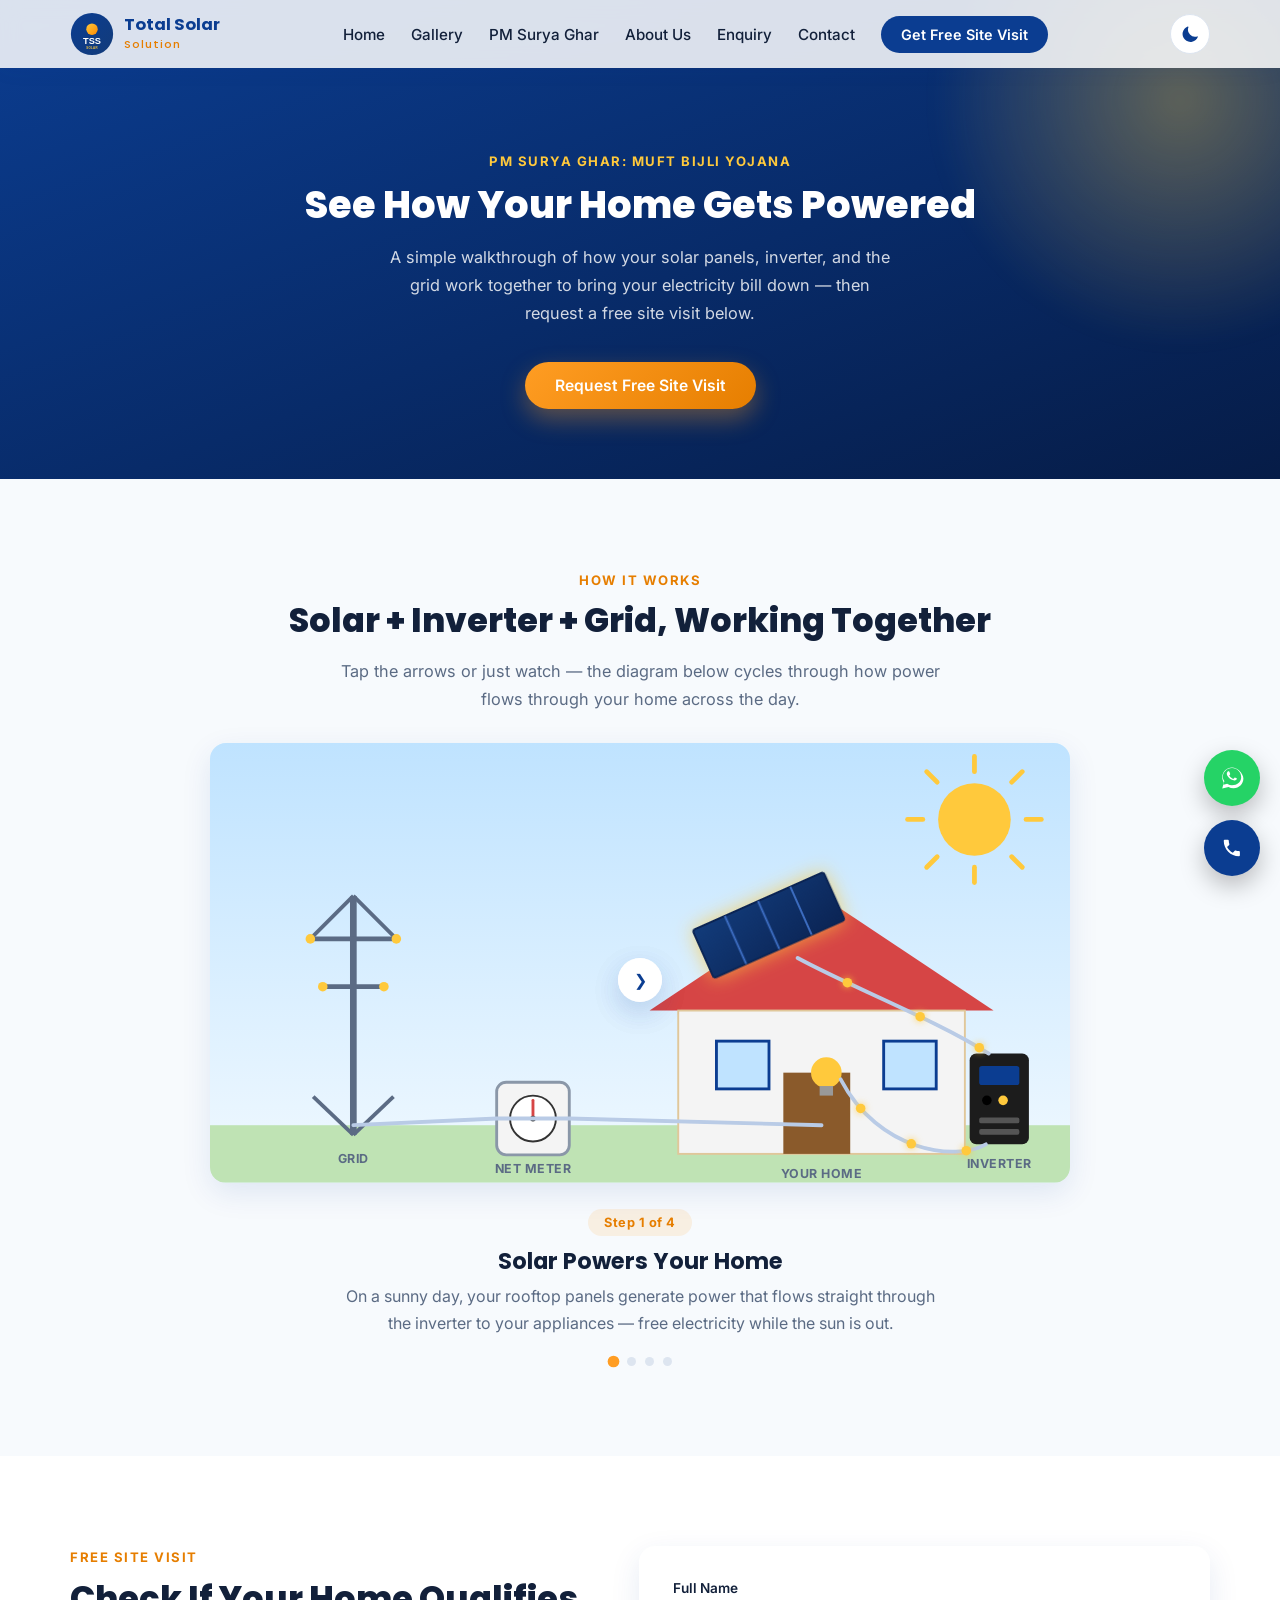
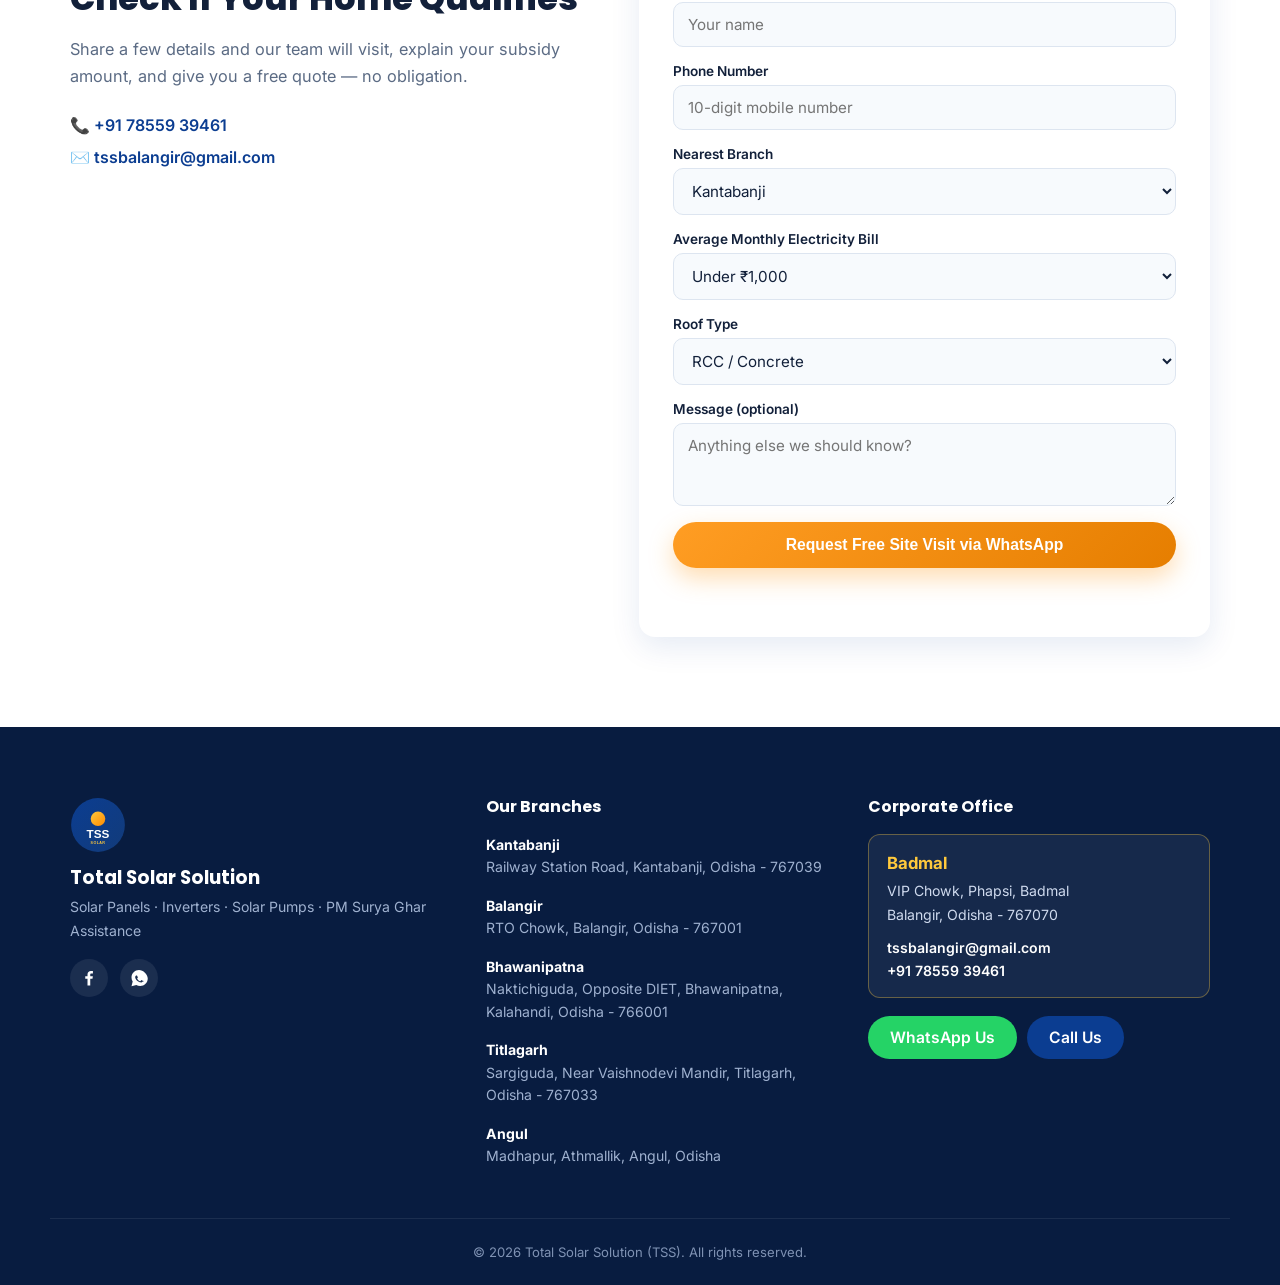
==== pm-surya-ghar.html @ 4fa4f5e7 "Initial commit: Total Solar Solution (TSS) landing page - Home page: hero, gallery, PM Surya Ghar te" ====
<!DOCTYPE html>
<html lang="en">
<head>
<meta charset="UTF-8">
<meta name="viewport" content="width=device-width, initial-scale=1.0">
<title>How PM Surya Ghar Yojana Works | Total Solar Solution (TSS)</title>
<meta name="description" content="See how rooftop solar, your inverter, and the grid work together under PM Surya Ghar Yojana net metering — then request a free site visit from Total Solar Solution.">
<link rel="icon" href="images/logo.svg" type="image/svg+xml">
<link rel="preconnect" href="https://fonts.googleapis.com">
<link href="https://fonts.googleapis.com/css2?family=Poppins:wght@400;500;600;700;800&family=Inter:wght@400;500;600&display=swap" rel="stylesheet">
<link rel="stylesheet" href="css/style.css">
<link rel="stylesheet" href="css/pm-suryaghar.css">
</head>
<body>

<!-- Preloader -->
<div id="preloader"><div class="sun-loader"></div></div>

<!-- Floating action buttons -->
<div class="fab-stack">
  <a href="https://wa.me/917855939461" class="fab fab-whatsapp" target="_blank" rel="noopener" aria-label="Chat on WhatsApp">
    <svg viewBox="0 0 32 32" width="26" height="26"><path fill="#fff" d="M16 3C9.4 3 4 8.4 4 15c0 2.4.7 4.6 1.9 6.5L4 29l7.7-1.8c1.8 1 3.9 1.5 6.3 1.5 6.6 0 12-5.4 12-12S22.6 3 16 3zm0 21.8c-2 0-3.9-.5-5.5-1.5l-.4-.2-4.6 1.1 1.1-4.5-.3-.4C5.3 17.7 4.7 16 4.7 15 4.7 8.8 9.8 3.7 16 3.7S27.3 8.8 27.3 15 22.2 24.8 16 24.8zm6-8.3c-.3-.2-1.9-1-2.2-1.1-.3-.1-.5-.2-.7.2-.2.3-.8 1.1-1 1.3-.2.2-.4.2-.7.1-.3-.2-1.4-.5-2.7-1.6-1-.9-1.7-2-1.9-2.3-.2-.3 0-.5.1-.7.1-.1.3-.4.5-.5.2-.2.2-.3.3-.5.1-.2 0-.4 0-.6 0-.2-.7-1.8-1-2.4-.3-.6-.5-.6-.7-.6h-.6c-.2 0-.5.1-.8.4-.3.3-1 1-1 2.5s1.1 2.9 1.2 3.1c.1.2 2.1 3.3 5.2 4.5.7.3 1.3.5 1.7.6.7.2 1.4.2 1.9.1.6-.1 1.9-.8 2.1-1.5.3-.7.3-1.3.2-1.5-.1-.1-.3-.2-.6-.4z"/></svg>
  </a>
  <a href="tel:+917855939461" class="fab fab-call" aria-label="Call us">
    <svg viewBox="0 0 24 24" width="22" height="22"><path fill="#fff" d="M6.6 10.8c1.4 2.7 3.6 4.9 6.3 6.3l2.1-2.1c.3-.3.7-.4 1-.2 1.1.4 2.3.6 3.6.6.6 0 1 .4 1 1V20c0 .6-.4 1-1 1C10.6 21 3 13.4 3 4c0-.6.4-1 1-1h3.5c.6 0 1 .4 1 1 0 1.3.2 2.5.6 3.6.1.3 0 .7-.2 1l-2.3 2.2z"/></svg>
  </a>
</div>

<!-- ===== NAVBAR ===== -->
<header class="navbar" id="navbar">
  <div class="container nav-inner">
    <a href="index.html#home" class="brand">
      <img src="images/logo.svg" alt="Total Solar Solution logo" class="brand-logo">
      <span class="brand-text">Total Solar<br><small>Solution</small></span>
    </a>
    <nav class="nav-links" id="navLinks">
      <a href="index.html#home" class="nav-link">Home</a>
      <a href="index.html#gallery" class="nav-link">Gallery</a>
      <a href="pm-surya-ghar.html" class="nav-link active">PM Surya Ghar</a>
      <a href="index.html#about" class="nav-link">About Us</a>
      <a href="index.html#enquiry" class="nav-link">Enquiry</a>
      <a href="index.html#footer" class="nav-link">Contact</a>
      <a href="#leadForm" class="nav-cta">Get Free Site Visit</a>
    </nav>
    <div class="nav-actions">
      <button class="theme-toggle" id="themeToggle" aria-label="Toggle dark mode">
        <svg class="icon-moon" viewBox="0 0 24 24" width="20" height="20"><path fill="currentColor" d="M20.7 14.9a8.5 8.5 0 0 1-10.6-11 .6.6 0 0 0-.8-.8 9.5 9.5 0 1 0 12.2 12.2.6.6 0 0 0-.8-.4z"/></svg>
        <svg class="icon-sun" viewBox="0 0 24 24" width="20" height="20"><circle cx="12" cy="12" r="4.5" fill="currentColor"/><g stroke="currentColor" stroke-width="1.8" stroke-linecap="round"><line x1="12" y1="1.5" x2="12" y2="4"/><line x1="12" y1="20" x2="12" y2="22.5"/><line x1="1.5" y1="12" x2="4" y2="12"/><line x1="20" y1="12" x2="22.5" y2="12"/><line x1="4.2" y1="4.2" x2="5.9" y2="5.9"/><line x1="18.1" y1="18.1" x2="19.8" y2="19.8"/><line x1="4.2" y1="19.8" x2="5.9" y2="18.1"/><line x1="18.1" y1="5.9" x2="19.8" y2="4.2"/></g></svg>
      </button>
      <button class="hamburger" id="hamburger" aria-label="Toggle menu">
        <span></span><span></span><span></span>
      </button>
    </div>
  </div>
</header>

<!-- ===== PAGE HERO ===== -->
<section class="scheme-hero">
  <div class="hero-bg-glow"></div>
  <div class="container" data-reveal>
    <p class="eyebrow eyebrow-light">PM Surya Ghar: Muft Bijli Yojana</p>
    <h1>See How Your Home Gets Powered</h1>
    <p class="section-sub-light">A simple walkthrough of how your solar panels, inverter, and the grid work together to bring your electricity bill down — then request a free site visit below.</p>
    <a href="#leadForm" class="btn btn-primary">Request Free Site Visit</a>
  </div>
</section>

<!-- ===== ANIMATED EXPLAINER ===== -->
<section class="scheme-animation-section" id="schemeAnimation">
  <div class="container">
    <p class="eyebrow" data-reveal>How It Works</p>
    <h2 data-reveal>Solar + Inverter + Grid, Working Together</h2>
    <p class="section-sub" data-reveal>Tap the arrows or just watch — the diagram below cycles through how power flows through your home across the day.</p>
  </div>

  <div class="scheme-anim-wrap" data-reveal>
    <div class="scheme-anim" id="schemeAnim" data-phase="1">
      <svg viewBox="0 0 900 460" class="scheme-svg" aria-hidden="true" xmlns="http://www.w3.org/2000/svg">
        <defs>
          <linearGradient id="skyDay" x1="0" y1="0" x2="0" y2="1">
            <stop offset="0%" stop-color="#BFE3FF"/>
            <stop offset="100%" stop-color="#EAF6FF"/>
          </linearGradient>
          <linearGradient id="skyNight" x1="0" y1="0" x2="0" y2="1">
            <stop offset="0%" stop-color="#0B1A3A"/>
            <stop offset="100%" stop-color="#132A5C"/>
          </linearGradient>
          <linearGradient id="panelGrad" x1="0" y1="0" x2="1" y2="1">
            <stop offset="0%" stop-color="#123B7A"/>
            <stop offset="100%" stop-color="#0B2454"/>
          </linearGradient>
        </defs>

        <!-- Sky -->
        <rect class="sky-day" x="0" y="0" width="900" height="400" fill="url(#skyDay)"/>
        <rect class="sky-night" x="0" y="0" width="900" height="400" fill="url(#skyNight)"/>

        <!-- Stars (night only) -->
        <g class="stars">
          <circle cx="60" cy="60" r="2"/><circle cx="120" cy="110" r="1.6"/><circle cx="230" cy="50" r="2"/>
          <circle cx="330" cy="90" r="1.6"/><circle cx="40" cy="150" r="1.6"/><circle cx="260" cy="140" r="1.6"/>
          <circle cx="640" cy="60" r="1.6"/><circle cx="600" cy="120" r="2"/>
        </g>

        <!-- Sun -->
        <g class="sun-group">
          <circle cx="800" cy="80" r="38" fill="#FFC93C"/>
          <g stroke="#FFC93C" stroke-width="5" stroke-linecap="round">
            <line x1="800" y1="14" x2="800" y2="30"/>
            <line x1="800" y1="130" x2="800" y2="146"/>
            <line x1="730" y1="80" x2="746" y2="80"/>
            <line x1="854" y1="80" x2="870" y2="80"/>
            <line x1="750" y1="30" x2="761" y2="41"/>
            <line x1="850" y1="130" x2="839" y2="119"/>
            <line x1="850" y1="30" x2="839" y2="41"/>
            <line x1="750" y1="130" x2="761" y2="119"/>
          </g>
        </g>

        <!-- Moon -->
        <g class="moon-group">
          <circle cx="800" cy="80" r="30" fill="#F4F1E8"/>
          <circle cx="812" cy="70" r="26" fill="url(#skyNight)"/>
        </g>

        <!-- Ground -->
        <rect x="0" y="400" width="900" height="60" fill="#BFE3B4" class="ground-day"/>
        <rect x="0" y="400" width="900" height="60" fill="#0A1830" class="ground-night"/>

        <!-- Grid pylon -->
        <g class="grid-pylon">
          <line x1="150" y1="410" x2="150" y2="160" stroke="#5B6B84" stroke-width="7"/>
          <line x1="105" y1="205" x2="195" y2="205" stroke="#5B6B84" stroke-width="5"/>
          <line x1="118" y1="255" x2="182" y2="255" stroke="#5B6B84" stroke-width="5"/>
          <line x1="150" y1="160" x2="105" y2="205" stroke="#5B6B84" stroke-width="4"/>
          <line x1="150" y1="160" x2="195" y2="205" stroke="#5B6B84" stroke-width="4"/>
          <line x1="150" y1="410" x2="108" y2="370" stroke="#5B6B84" stroke-width="4"/>
          <line x1="150" y1="410" x2="192" y2="370" stroke="#5B6B84" stroke-width="4"/>
          <circle cx="105" cy="205" r="5" fill="#FFC93C"/>
          <circle cx="195" cy="205" r="5" fill="#FFC93C"/>
          <circle cx="118" cy="255" r="5" fill="#FFC93C"/>
          <circle cx="182" cy="255" r="5" fill="#FFC93C"/>
          <text x="150" y="440" text-anchor="middle" class="node-label">GRID</text>
        </g>

        <!-- Net meter -->
        <g class="meter-box">
          <rect x="300" y="355" width="76" height="76" rx="10" fill="#F4F4F4" stroke="#8A97A8" stroke-width="3"/>
          <circle cx="338" cy="393" r="24" fill="#fff" stroke="#333" stroke-width="2"/>
          <line class="meter-needle" x1="338" y1="393" x2="338" y2="374" stroke="#D64545" stroke-width="3" stroke-linecap="round"/>
          <circle cx="338" cy="393" r="3" fill="#333"/>
          <text x="338" y="450" text-anchor="middle" class="node-label">NET METER</text>
          <text x="338" y="345" text-anchor="middle" class="meter-badge meter-badge-export">◀ Exporting to grid</text>
          <text x="338" y="345" text-anchor="middle" class="meter-badge meter-badge-import">Importing from grid ▶</text>
        </g>

        <!-- House -->
        <g class="house">
          <polygon points="460,280 640,160 820,280" fill="#D64545" class="roof"/>
          <rect x="490" y="280" width="300" height="150" fill="#F4F4F4" stroke="#E0C79A" stroke-width="2" class="house-wall"/>
          <rect x="600" y="345" width="70" height="85" fill="#8A5A2B"/>
          <rect x="530" y="312" width="55" height="50" fill="#BFE3FF" stroke="#0B3D91" stroke-width="3"/>
          <rect x="705" y="312" width="55" height="50" fill="#BFE3FF" stroke="#0B3D91" stroke-width="3"/>
          <text x="640" y="455" text-anchor="middle" class="node-label">YOUR HOME</text>
        </g>

        <!-- Load / appliance icon inside house -->
        <g class="load-icon" transform="translate(645,345)">
          <circle r="16" fill="#FFC93C" class="load-bulb"/>
          <rect x="-7" y="14" width="14" height="10" fill="#999"/>
        </g>

        <!-- Solar panel on roof -->
        <g class="solar-unit" transform="translate(505,196) rotate(-24)">
          <rect x="0" y="0" width="150" height="55" rx="3" fill="url(#panelGrad)" stroke="#0B2454" stroke-width="2"/>
          <line x1="37" y1="0" x2="37" y2="55" stroke="#3E6FC4" stroke-width="2"/>
          <line x1="75" y1="0" x2="75" y2="55" stroke="#3E6FC4" stroke-width="2"/>
          <line x1="112" y1="0" x2="112" y2="55" stroke="#3E6FC4" stroke-width="2"/>
        </g>

        <!-- Inverter -->
        <g class="inverter-box">
          <rect x="795" y="325" width="62" height="95" rx="7" fill="#1C1C1C"/>
          <rect x="805" y="338" width="42" height="20" rx="3" fill="#0B3D91"/>
          <circle cx="813" cy="374" r="5" class="inverter-led"/>
          <circle cx="830" cy="374" r="5" fill="#FFC93C"/>
          <rect x="805" y="392" width="42" height="6" rx="2" fill="#555"/>
          <rect x="805" y="404" width="42" height="6" rx="2" fill="#555"/>
          <text x="826" y="445" text-anchor="middle" class="node-label">INVERTER</text>
        </g>

        <!-- Wire base lines (always visible, dim) -->
        <path class="wire-line" d="M615,225 C670,255 760,290 815,325"/>
        <path class="wire-line" d="M812,420 C780,438 700,428 660,352"/>
        <path class="wire-line" d="M150,400 L300,393 L376,393 L640,400"/>

        <!-- Animated dots: solar -> inverter -->
        <g class="dots dots-solar-inverter">
          <circle r="5" class="dot"><animateMotion dur="1.6s" repeatCount="indefinite" path="M615,225 C670,255 760,290 815,325"/></circle>
          <circle r="5" class="dot"><animateMotion dur="1.6s" repeatCount="indefinite" begin="0.5s" path="M615,225 C670,255 760,290 815,325"/></circle>
          <circle r="5" class="dot"><animateMotion dur="1.6s" repeatCount="indefinite" begin="1s" path="M615,225 C670,255 760,290 815,325"/></circle>
        </g>

        <!-- Animated dots: inverter -> house load -->
        <g class="dots dots-inverter-house">
          <circle r="5" class="dot"><animateMotion dur="1.4s" repeatCount="indefinite" path="M812,420 C780,438 700,428 660,352"/></circle>
          <circle r="5" class="dot"><animateMotion dur="1.4s" repeatCount="indefinite" begin="0.45s" path="M812,420 C780,438 700,428 660,352"/></circle>
          <circle r="5" class="dot"><animateMotion dur="1.4s" repeatCount="indefinite" begin="0.9s" path="M812,420 C780,438 700,428 660,352"/></circle>
        </g>

        <!-- Animated dots: grid -> house (import) -->
        <g class="dots dots-grid-import">
          <circle r="5" class="dot"><animateMotion dur="2s" repeatCount="indefinite" path="M150,400 L300,393 L376,393 L640,400"/></circle>
          <circle r="5" class="dot"><animateMotion dur="2s" repeatCount="indefinite" begin="0.65s" path="M150,400 L300,393 L376,393 L640,400"/></circle>
          <circle r="5" class="dot"><animateMotion dur="2s" repeatCount="indefinite" begin="1.3s" path="M150,400 L300,393 L376,393 L640,400"/></circle>
        </g>

        <!-- Animated dots: house -> grid (export) -->
        <g class="dots dots-grid-export">
          <circle r="5" class="dot dot-export"><animateMotion dur="2s" repeatCount="indefinite" path="M640,400 L376,393 L300,393 L150,400"/></circle>
          <circle r="5" class="dot dot-export"><animateMotion dur="2s" repeatCount="indefinite" begin="0.65s" path="M640,400 L376,393 L300,393 L150,400"/></circle>
          <circle r="5" class="dot dot-export"><animateMotion dur="2s" repeatCount="indefinite" begin="1.3s" path="M640,400 L376,393 L300,393 L150,400"/></circle>
        </g>
      </svg>
    </div>

    <div class="scheme-caption">
      <span class="scheme-phase-tag" id="schemePhaseTag">Step 1 of 4</span>
      <h3 id="schemeTitle">Solar Powers Your Home</h3>
      <p id="schemeDesc">On a sunny day, your rooftop panels generate power that flows straight through the inverter to your appliances — free electricity while the sun is out.</p>
    </div>

    <button class="slide-arrow scheme-prev" id="schemePrev" aria-label="Previous step">&#10094;</button>
    <button class="slide-arrow scheme-next" id="schemeNext" aria-label="Next step">&#10095;</button>
    <div class="slide-dots" id="schemeDots"></div>
  </div>
</section>

<!-- ===== LEAD FORM ===== -->
<section class="enquiry-section lead-section" id="leadForm">
  <div class="container enquiry-inner">
    <div class="enquiry-copy" data-reveal>
      <p class="eyebrow">Free Site Visit</p>
      <h2>Check If Your Home Qualifies</h2>
      <p class="section-sub">Share a few details and our team will visit, explain your subsidy amount, and give you a free quote — no obligation.</p>
      <div class="quick-contact">
        <a href="tel:+917855939461" class="quick-contact-item">📞 +91 78559 39461</a>
        <a href="mailto:tssbalangir@gmail.com" class="quick-contact-item">✉️ tssbalangir@gmail.com</a>
      </div>
    </div>
    <form class="enquiry-form" data-reveal id="leadFormEl" action="https://formsubmit.co/tssbalangir@gmail.com" method="POST">
      <input type="hidden" name="_subject" value="New PM Surya Ghar Lead - TSS Website">
      <input type="hidden" name="_captcha" value="false">
      <div class="form-row">
        <label>Full Name</label>
        <input type="text" name="Name" required placeholder="Your name">
      </div>
      <div class="form-row">
        <label>Phone Number</label>
        <input type="tel" name="Phone" required placeholder="10-digit mobile number">
      </div>
      <div class="form-row">
        <label>Nearest Branch</label>
        <select name="Branch">
          <option>Kantabanji</option>
          <option>Balangir</option>
          <option>Bhawanipatna</option>
          <option>Titlagarh</option>
          <option>Angul</option>
          <option>Badmal (Head Office)</option>
          <option>Not Sure</option>
        </select>
      </div>
      <div class="form-row">
        <label>Average Monthly Electricity Bill</label>
        <select name="Monthly Bill">
          <option>Under ₹1,000</option>
          <option>₹1,000 - ₹3,000</option>
          <option>₹3,000 - ₹6,000</option>
          <option>Above ₹6,000</option>
        </select>
      </div>
      <div class="form-row">
        <label>Roof Type</label>
        <select name="Roof Type">
          <option>RCC / Concrete</option>
          <option>Tin / Metal Sheet</option>
          <option>Other</option>
        </select>
      </div>
      <div class="form-row">
        <label>Message (optional)</label>
        <textarea name="Message" rows="3" placeholder="Anything else we should know?"></textarea>
      </div>
      <button type="submit" class="btn btn-primary btn-block">Request Free Site Visit via WhatsApp</button>
      <p class="form-status" id="leadFormStatus"></p>
    </form>
  </div>
</section>

<!-- ===== FOOTER ===== -->
<footer class="footer" id="footer">
  <div class="container footer-grid">
    <div class="footer-brand">
      <img src="images/logo.svg" alt="TSS logo" class="footer-logo">
      <h3>Total Solar Solution</h3>
      <p>Solar Panels &middot; Inverters &middot; Solar Pumps &middot; PM Surya Ghar Assistance</p>
      <div class="footer-social">
        <a href="#" target="_blank" rel="noopener" aria-label="Facebook">
          <svg viewBox="0 0 24 24" width="20" height="20"><path fill="#fff" d="M13.5 21v-8h2.7l.4-3.1h-3.1V8c0-.9.25-1.5 1.55-1.5H16.7V3.7C16.4 3.65 15.4 3.55 14.25 3.55c-2.4 0-4.05 1.45-4.05 4.1V9.9H7.5V13h2.7v8h3.3z"/></svg>
        </a>
        <a href="https://wa.me/917855939461" target="_blank" rel="noopener" aria-label="WhatsApp">
          <svg viewBox="0 0 32 32" width="20" height="20"><path fill="#fff" d="M16 3C9.4 3 4 8.4 4 15c0 2.4.7 4.6 1.9 6.5L4 29l7.7-1.8c1.8 1 3.9 1.5 6.3 1.5 6.6 0 12-5.4 12-12S22.6 3 16 3zm6 18.5c-.3.7-1.6 1.4-2.1 1.5-.6.1-1.3.1-1.9-.1-.4-.2-1-.4-1.7-.6-3.1-1.2-5.1-4.3-5.2-4.5-.1-.2-1.2-1.6-1.2-3.1s.7-2.2 1-2.5c.3-.3.6-.4.8-.4h.6c.2 0 .4 0 .7.6.3.6 1 2.2 1 2.4 0 .2.1.4 0 .6-.1.2-.1.3-.3.5-.2.1-.4.4-.5.5-.1.2-.3.4-.1.7.2.3.9 1.4 1.9 2.3 1.3 1.1 2.4 1.4 2.7 1.6.3.1.5.1.7-.1.2-.2.8-1 1-1.3.2-.4.4-.3.7-.2.3.1 1.9.9 2.2 1.1.3.1.5.2.6.3.1.2.1.9-.2 1.6z"/></svg>
        </a>
      </div>
    </div>

    <div class="footer-addresses">
      <h4>Our Branches</h4>
      <ul class="address-list">
        <li><strong>Kantabanji</strong><br>Railway Station Road, Kantabanji, Odisha - 767039</li>
        <li><strong>Balangir</strong><br>RTO Chowk, Balangir, Odisha - 767001</li>
        <li><strong>Bhawanipatna</strong><br>Naktichiguda, Opposite DIET, Bhawanipatna, Kalahandi, Odisha - 766001</li>
        <li><strong>Titlagarh</strong><br>Sargiguda, Near Vaishnodevi Mandir, Titlagarh, Odisha - 767033</li>
        <li><strong>Angul</strong><br>Madhapur, Athmallik, Angul, Odisha</li>
      </ul>
    </div>

    <div class="footer-hq">
      <h4>Corporate Office</h4>
      <div class="hq-card">
        <strong>Badmal</strong>
        <p>VIP Chowk, Phapsi, Badmal<br>Balangir, Odisha - 767070</p>
        <a href="mailto:tssbalangir@gmail.com">tssbalangir@gmail.com</a>
        <a href="tel:+917855939461">+91 78559 39461</a>
      </div>
      <div class="footer-btn-row">
        <a href="https://wa.me/917855939461" class="btn btn-whatsapp" target="_blank" rel="noopener">WhatsApp Us</a>
        <a href="tel:+917855939461" class="btn btn-call">Call Us</a>
      </div>
    </div>
  </div>
  <div class="footer-bottom">
    <p>&copy; <span id="year"></span> Total Solar Solution (TSS). All rights reserved.</p>
  </div>
</footer>

<script src="js/script.js"></script>
<script src="js/pm-suryaghar.js"></script>
</body>
</html>
---- css/style.css ----
/* ===================== TSS Landing Page Styles ===================== */
:root{
  --navy:#0B3D91;
  --navy-dark:#082B69;
  --orange:#FF9D23;
  --orange-dark:#E67E00;
  --yellow:#FFC93C;
  --green:#2FAE60;
  --bg-light:#F7FAFD;
  --text-dark:#12203A;
  --text-muted:#5B6B84;
  --white:#FFFFFF;
  --card-bg:#FFFFFF;
  --section-alt-bg:#FFFFFF;
  --navbar-bg:rgba(255,255,255,0.85);
  --border-light:#dde5f0;
  --accent-strong:var(--navy);
  --radius:16px;
  --shadow-soft:0 10px 30px rgba(11,61,145,0.10);
  --shadow-strong:0 20px 45px rgba(11,61,145,0.18);
  --font-head:'Poppins', sans-serif;
  --font-body:'Inter', sans-serif;
}

[data-theme="dark"]{
  --bg-light:#0A1420;
  --text-dark:#EAF1FB;
  --text-muted:#93A5C4;
  --card-bg:#101B2C;
  --section-alt-bg:#0D1826;
  --navbar-bg:rgba(8,16,28,0.85);
  --border-light:#233150;
  --accent-strong:#8FB4FF;
  --shadow-soft:0 10px 30px rgba(0,0,0,0.45);
  --shadow-strong:0 20px 45px rgba(0,0,0,0.55);
}

*,*::before,*::after{ box-sizing:border-box; }
html{ scroll-behavior:smooth; }
body{
  margin:0;
  font-family:var(--font-body);
  color:var(--text-dark);
  background:var(--bg-light);
  overflow-x:hidden;
  transition:background-color .4s ease, color .4s ease;
}
img{ max-width:100%; display:block; }
a{ text-decoration:none; color:inherit; }
ul{ margin:0; padding:0; list-style:none; }
h1,h2,h3,h4{ font-family:var(--font-head); margin:0 0 .5em; line-height:1.2; }
p{ margin:0 0 1em; color:var(--text-muted); line-height:1.7; }
.container{ width:100%; max-width:1180px; margin:0 auto; padding:0 20px; }

/* ---------- Preloader ---------- */
#preloader{
  position:fixed; inset:0; background:var(--navy);
  display:flex; align-items:center; justify-content:center;
  z-index:9999; transition:opacity .5s ease, visibility .5s ease;
}
#preloader.hide{ opacity:0; visibility:hidden; }
.sun-loader{
  width:60px; height:60px; border-radius:50%;
  background:conic-gradient(var(--yellow), var(--orange), var(--yellow));
  animation:spin 1s linear infinite;
  position:relative;
}
.sun-loader::after{
  content:''; position:absolute; inset:8px; border-radius:50%; background:var(--navy);
}
@keyframes spin{ to{ transform:rotate(360deg); } }

/* ---------- Buttons ---------- */
.btn{
  display:inline-flex; align-items:center; justify-content:center;
  padding:14px 30px; border-radius:50px; font-weight:600; font-size:0.98rem;
  border:none; cursor:pointer; transition:transform .25s ease, box-shadow .25s ease, background .25s ease;
}
.btn-primary{ background:linear-gradient(135deg, var(--orange), var(--orange-dark)); color:#fff; box-shadow:0 10px 25px rgba(255,157,35,.35); }
.btn-primary:hover{ transform:translateY(-3px); box-shadow:0 16px 30px rgba(255,157,35,.45); }
.btn-ghost{ background:rgba(255,255,255,.12); color:#fff; border:1.5px solid rgba(255,255,255,.6); backdrop-filter:blur(4px); }
.btn-ghost:hover{ background:rgba(255,255,255,.25); transform:translateY(-3px); }
.btn-block{ width:100%; }
.btn-whatsapp{ background:#25D366; color:#fff; padding:12px 22px; border-radius:50px; font-weight:600; }
.btn-call{ background:var(--navy); color:#fff; padding:12px 22px; border-radius:50px; font-weight:600; }

/* ---------- Reveal animation ---------- */
[data-reveal]{ opacity:0; transform:translateY(30px); transition:opacity .8s ease, transform .8s ease; }
[data-reveal].in-view{ opacity:1; transform:translateY(0); }

/* ---------- Floating animations ---------- */
@keyframes floatSlow{ 0%,100%{ transform:translateY(0) rotate(0deg);} 50%{ transform:translateY(-14px) rotate(1deg);} }
@keyframes floatMed{ 0%,100%{ transform:translateY(0);} 50%{ transform:translateY(-20px);} }
@keyframes floatFast{ 0%,100%{ transform:translateY(0) rotate(0deg);} 50%{ transform:translateY(-10px) rotate(-3deg);} }
.float-slow{ animation:floatSlow 6s ease-in-out infinite; }
.float-med{ animation:floatMed 5s ease-in-out infinite; }
.float-fast{ animation:floatFast 4s ease-in-out infinite; }

/* ---------- Navbar ---------- */
.navbar{
  position:fixed; top:0; left:0; right:0; z-index:1000;
  background:var(--navbar-bg); backdrop-filter:blur(10px);
  box-shadow:0 2px 20px rgba(11,61,145,0.06);
  transition:padding .3s ease, box-shadow .3s ease, background-color .4s ease;
}
.navbar.scrolled{ box-shadow:0 6px 24px rgba(11,61,145,.12); }
.nav-inner{ display:flex; align-items:center; justify-content:space-between; padding:12px 20px; }
.brand{ display:flex; align-items:center; gap:10px; }
.brand-logo{ width:44px; height:44px; }
.brand-text{ font-family:var(--font-head); font-weight:700; color:var(--accent-strong); font-size:1.02rem; line-height:1.1; }
.brand-text small{ font-weight:500; color:var(--orange-dark); font-size:.7rem; letter-spacing:1px; }

.nav-links{ display:flex; align-items:center; gap:26px; }
.nav-link{ font-weight:500; color:var(--text-dark); position:relative; padding:6px 0; font-size:.95rem; }
.nav-link::after{ content:''; position:absolute; left:0; bottom:0; width:0; height:2px; background:var(--orange); transition:width .3s ease; }
.nav-link:hover::after, .nav-link.active::after{ width:100%; }
.nav-cta{ background:var(--navy); color:#fff !important; padding:10px 20px; border-radius:50px; font-weight:600; font-size:.9rem; transition:background .3s ease, transform .3s ease; }
.nav-cta:hover{ background:var(--orange-dark); transform:translateY(-2px); }

.nav-actions{ display:flex; align-items:center; gap:10px; }
.theme-toggle{
  display:flex; align-items:center; justify-content:center; width:40px; height:40px;
  border-radius:50%; border:1.5px solid var(--border-light); background:var(--card-bg);
  color:var(--accent-strong); cursor:pointer; transition:transform .3s ease, background-color .4s ease, border-color .4s ease;
}
.theme-toggle:hover{ transform:rotate(20deg) scale(1.08); }
.theme-toggle .icon-sun{ display:none; }
[data-theme="dark"] .theme-toggle .icon-moon{ display:none; }
[data-theme="dark"] .theme-toggle .icon-sun{ display:block; }

.hamburger{ display:none; flex-direction:column; gap:5px; background:none; border:none; cursor:pointer; padding:8px; z-index:1100; }
.hamburger span{ width:26px; height:3px; background:var(--accent-strong); border-radius:2px; transition:all .3s ease; }
.hamburger.open span:nth-child(1){ transform:translateY(8px) rotate(45deg); }
.hamburger.open span:nth-child(2){ opacity:0; }
.hamburger.open span:nth-child(3){ transform:translateY(-8px) rotate(-45deg); }

/* ---------- Hero ---------- */
.hero{
  position:relative; padding:150px 0 90px;
  background:linear-gradient(160deg, var(--navy) 0%, var(--navy-dark) 55%, #061c47 100%);
  overflow:hidden;
}
.hero-bg-glow{
  position:absolute; top:-150px; right:-150px; width:500px; height:500px;
  background:radial-gradient(circle, rgba(255,201,60,.35), transparent 70%);
  filter:blur(10px); pointer-events:none;
}
.hero-inner{ display:grid; grid-template-columns:1.1fr 1fr; align-items:center; gap:40px; position:relative; z-index:2; }
.badge-pill{
  display:inline-block; background:rgba(255,201,60,.15); color:var(--yellow);
  padding:8px 18px; border-radius:50px; font-size:.85rem; font-weight:600; margin-bottom:18px;
  border:1px solid rgba(255,201,60,.4);
}
.hero h1{ color:#fff; font-size:2.6rem; font-weight:800; margin-bottom:20px; }
.text-accent{ color:var(--yellow); }
.hero-sub{ color:rgba(255,255,255,.82); font-size:1.05rem; max-width:520px; }
.hero-cta-row{ display:flex; gap:16px; flex-wrap:wrap; margin:26px 0; }
.city-chip-row{ display:flex; flex-wrap:wrap; gap:10px; margin-top:10px; }
.city-chip{
  background:rgba(255,255,255,.08); color:#fff; padding:7px 14px; border-radius:50px;
  font-size:.8rem; font-weight:500; border:1px solid rgba(255,255,255,.18);
}
.city-chip-main{ background:rgba(255,201,60,.2); border-color:rgba(255,201,60,.5); color:var(--yellow); font-weight:700; }

.hero-visual{ position:relative; display:flex; align-items:center; justify-content:center; min-height:380px; }
.hero-img{ width:100%; max-width:480px; border-radius:20px; box-shadow:var(--shadow-strong); }
.hero-float{ position:absolute; border-radius:14px; box-shadow:0 15px 35px rgba(0,0,0,.35); border:3px solid rgba(255,255,255,.15); }
.hero-float-1{ width:150px; bottom:-10px; left:-30px; }
.hero-float-2{ width:130px; top:-20px; right:-10px; }

.scroll-cue{ position:absolute; bottom:18px; left:50%; transform:translateX(-50%); z-index:2; }
.scroll-cue span{ display:block; width:26px; height:42px; border:2px solid rgba(255,255,255,.5); border-radius:20px; position:relative; }
.scroll-cue span::before{
  content:''; position:absolute; top:6px; left:50%; transform:translateX(-50%);
  width:5px; height:5px; background:var(--yellow); border-radius:50%;
  animation:scrollDot 1.6s ease infinite;
}
@keyframes scrollDot{ 0%{ top:6px; opacity:1;} 80%{ top:24px; opacity:0;} 100%{ top:6px; opacity:0;} }

/* ---------- Section shared ---------- */
section{ padding:90px 0; }
.eyebrow{ color:var(--orange-dark); font-weight:700; letter-spacing:1.5px; text-transform:uppercase; font-size:.82rem; margin-bottom:10px; }
.eyebrow-light{ color:var(--yellow); }
h2{ font-size:2.1rem; font-weight:800; color:var(--text-dark); }
.section-sub{ max-width:640px; font-size:1.02rem; }
.section-sub-light{ color:rgba(255,255,255,.82); max-width:520px; font-size:1.02rem; }

/* ---------- Gallery / slideshow ---------- */
.gallery-section .container{ text-align:center; margin-bottom:40px; }
.gallery-section .section-sub{ margin:0 auto; }
.slideshow{ position:relative; max-width:900px; margin:0 auto; padding:0 20px; }
.slides-track{ position:relative; height:380px; overflow:hidden; border-radius:var(--radius); box-shadow:var(--shadow-soft); background:var(--card-bg); }
.slide{
  position:absolute; inset:0; opacity:0; visibility:hidden; z-index:1;
  transition:opacity .6s ease; background:var(--card-bg);
}
.slide.active{ opacity:1; visibility:visible; z-index:2; }
.slide img{ width:100%; height:380px; object-fit:cover; background:#eef4fb; display:block; }
.slide-caption{
  position:absolute; left:0; right:0; bottom:0; padding:24px;
  background:linear-gradient(0deg, rgba(11,32,84,.88), transparent);
  color:#fff;
}
.slide-caption h3{ color:#fff; margin-bottom:4px; font-size:1.2rem; }
.slide-caption p{ color:rgba(255,255,255,.85); margin:0; font-size:.9rem; }
.slide-arrow{
  position:absolute; top:50%; transform:translateY(-50%); z-index:5;
  background:var(--card-bg); border:none; width:44px; height:44px; border-radius:50%;
  box-shadow:var(--shadow-soft); cursor:pointer; font-size:1rem; color:var(--accent-strong);
  transition:background .3s ease, transform .3s ease;
}
.slide-arrow:hover{ background:var(--orange); color:#fff; }
.slide-prev{ left:-6px; }
.slide-next{ right:-6px; }
.slide-dots{ display:flex; justify-content:center; gap:9px; margin-top:22px; }
.slide-dots span{ width:9px; height:9px; border-radius:50%; background:var(--border-light); cursor:pointer; transition:background .3s ease, transform .3s ease; }
.slide-dots span.active{ background:var(--orange); transform:scale(1.3); }

/* ---------- PM Surya Ghar ---------- */
.suryaghar-section{
  background:linear-gradient(135deg, var(--navy-dark), var(--navy));
  position:relative; overflow:hidden;
}
.suryaghar-inner{ display:grid; grid-template-columns:1fr 1.1fr; gap:50px; align-items:center; }
.suryaghar-visual img{ border-radius:20px; box-shadow:var(--shadow-strong); }
.suryaghar-copy h2{ color:#fff; }
.scheme-points{ margin:22px 0; display:flex; flex-direction:column; gap:14px; }
.scheme-points li{ color:rgba(255,255,255,.88); padding-left:28px; position:relative; font-size:.98rem; line-height:1.6; }
.scheme-points li::before{ content:'⚡'; position:absolute; left:0; top:0; }
.scheme-points strong{ color:var(--yellow); }
.scheme-disclaimer{ font-size:.78rem; color:rgba(255,255,255,.5); margin-top:16px; max-width:520px; }

/* ---------- About / stats / CEO ---------- */
.about-section .container > p, .about-section .container > h2, .about-section .container > .eyebrow{ max-width:640px; }

.about-grid{ display:grid; grid-template-columns:290px 1fr; gap:26px; align-items:stretch; margin:50px 0; }

.stats-grid{ display:grid; grid-template-columns:repeat(4,1fr); gap:20px; max-width:100% !important; }
.about-grid .stats-grid{ grid-template-columns:1fr; gap:16px; }
.stat-card{
  background:var(--card-bg); border-radius:var(--radius); padding:28px 14px; text-align:center;
  box-shadow:var(--shadow-soft); transition:transform .3s ease, box-shadow .3s ease, background-color .4s ease;
}
.about-grid .stat-card{ display:flex; flex-direction:row; align-items:center; justify-content:space-between; text-align:left; padding:18px 22px; }
.stat-card:hover{ transform:translateY(-8px); box-shadow:var(--shadow-strong); }
.stat-num{ display:block; font-family:var(--font-head); font-size:2.1rem; font-weight:800; color:var(--accent-strong); }
.about-grid .stat-num{ font-size:1.7rem; }
.stat-label{ display:block; margin-top:6px; color:var(--text-muted); font-size:.88rem; font-weight:500; }
.about-grid .stat-label{ margin-top:0; text-align:right; }

.ceo-card{
  display:flex; gap:30px; align-items:center; background:var(--card-bg); border-radius:var(--radius);
  padding:36px; box-shadow:var(--shadow-soft); max-width:100% !important; flex-wrap:wrap;
  transition:background-color .4s ease;
}
.about-grid .ceo-card{ height:100%; align-content:center; }
.ceo-photo-wrap{ flex-shrink:0; }
.ceo-photo{
  width:150px; height:150px; border-radius:50%; object-fit:cover;
  border:3px solid var(--orange); box-shadow:var(--shadow-soft);
}
.ceo-photo-placeholder{
  width:150px; height:150px; border-radius:50%; background:linear-gradient(160deg,#eef4fb,#dde9f7);
  display:flex; flex-direction:column; align-items:center; justify-content:center; gap:8px;
  border:3px dashed #b9cbe6; text-align:center;
}
.ceo-photo-placeholder span{ font-size:.62rem; color:#7d8ba3; font-weight:600; padding:0 10px; }
.ceo-info h3{ color:var(--orange-dark); font-size:.95rem; text-transform:uppercase; letter-spacing:1px; margin-bottom:4px; }
.ceo-name{ font-family:var(--font-head); font-size:1.5rem; font-weight:800; color:var(--accent-strong); margin-bottom:10px; }
.ceo-info p:last-child{ margin-bottom:0; }

[data-theme="dark"] .ceo-photo-placeholder{ background:linear-gradient(160deg,#1b2740,#141d30); border-color:#33445f; }
[data-theme="dark"] .ceo-photo-placeholder span{ color:#9fb1cf; }

/* ---------- Enquiry form ---------- */
.enquiry-section{ background:var(--section-alt-bg); transition:background-color .4s ease; }
.enquiry-inner{ display:grid; grid-template-columns:1fr 1.1fr; gap:50px; align-items:flex-start; }
.enquiry-copy .section-sub{ margin-bottom:24px; }
.quick-contact{ display:flex; flex-direction:column; gap:12px; }
.quick-contact-item{ font-weight:600; color:var(--accent-strong); font-size:1rem; }
.enquiry-form{ background:var(--card-bg); border-radius:var(--radius); padding:34px; box-shadow:var(--shadow-soft); display:flex; flex-direction:column; gap:16px; transition:background-color .4s ease; }
.form-row{ display:flex; flex-direction:column; gap:6px; }
.form-row label{ font-weight:600; font-size:.85rem; color:var(--text-dark); }
.form-row input, .form-row select, .form-row textarea{
  padding:12px 14px; border-radius:10px; border:1.5px solid var(--border-light); font-family:var(--font-body);
  font-size:.95rem; background:var(--bg-light); color:var(--text-dark); transition:border-color .3s ease, box-shadow .3s ease, background-color .4s ease;
}
.form-row input:focus, .form-row select:focus, .form-row textarea:focus{
  outline:none; border-color:var(--orange); box-shadow:0 0 0 3px rgba(255,157,35,.15);
}
.form-status{
  font-size:.85rem; font-weight:600; color:var(--green); text-align:center;
  margin:2px 0 0; min-height:1.2em; opacity:0; transition:opacity .3s ease;
}
.form-status.show{ opacity:1; }

/* ---------- Footer ---------- */
.footer{ background:#081c40; color:#cfdaee; padding:70px 0 0; }
.footer-grid{ display:grid; grid-template-columns:1.1fr 1fr 1fr; gap:40px; padding-bottom:50px; border-bottom:1px solid rgba(255,255,255,.08); }
.footer-logo{ width:56px; height:56px; margin-bottom:14px; }
.footer-brand h3{ color:#fff; margin-bottom:6px; }
.footer-brand p{ color:#9fb1cf; font-size:.88rem; }
.footer-social{ display:flex; gap:12px; margin-top:16px; }
.footer-social a{ width:38px; height:38px; border-radius:50%; background:rgba(255,255,255,.08); display:flex; align-items:center; justify-content:center; transition:background .3s ease, transform .3s ease; }
.footer-social a:hover{ background:var(--orange); transform:translateY(-3px); }
.footer h4{ color:#fff; font-size:1rem; margin-bottom:18px; }
.address-list{ display:flex; flex-direction:column; gap:16px; }
.address-list li{ font-size:.88rem; color:#9fb1cf; line-height:1.6; }
.address-list strong{ color:#fff; }
.hq-card{
  background:rgba(255,255,255,.06); border:1px solid rgba(255,201,60,.35); border-radius:12px;
  padding:18px; display:flex; flex-direction:column; gap:6px; margin-bottom:18px;
}
.hq-card strong{ color:var(--yellow); font-size:1.05rem; }
.hq-card p{ color:#cfdaee; font-size:.88rem; margin:0 0 6px; }
.hq-card a{ font-size:.88rem; color:#fff; font-weight:600; }
.footer-btn-row{ display:flex; gap:10px; flex-wrap:wrap; }
.footer-bottom{ text-align:center; padding:22px 0; }
.footer-bottom p{ color:#7f92b3; font-size:.82rem; margin:0; }

/* ---------- Floating action buttons (whatsapp/call) ---------- */
.fab-stack{ position:fixed; bottom:24px; right:20px; z-index:900; display:flex; flex-direction:column; gap:14px; }
.fab{
  width:56px; height:56px; border-radius:50%; display:flex; align-items:center; justify-content:center;
  box-shadow:0 10px 25px rgba(0,0,0,.25); transition:transform .3s ease;
}
.fab-whatsapp{ background:#25D366; }
.fab-call{ background:var(--navy); }
.fab:hover{ transform:scale(1.1); }

/* ====================== RESPONSIVE ====================== */
@media (max-width:1024px){
  .hero h1{ font-size:2.2rem; }
  .suryaghar-inner, .enquiry-inner{ grid-template-columns:1fr; }
  .suryaghar-visual{ order:2; }
  .footer-grid{ grid-template-columns:1fr 1fr; }
  .footer-hq{ grid-column:span 2; }
}

@media (max-width:860px){
  .nav-links{
    position:fixed; top:0; right:-100%; height:100vh; width:78%; max-width:340px;
    background:var(--card-bg); flex-direction:column; align-items:flex-start; justify-content:flex-start;
    padding:100px 30px 30px; gap:22px; box-shadow:-10px 0 40px rgba(0,0,0,.15);
    transition:right .4s ease, background-color .4s ease; z-index:1050;
  }
  .nav-links.open{ right:0; }
  .nav-cta{ margin-top:10px; }
  .hamburger{ display:flex; }
  .hero-inner{ grid-template-columns:1fr; text-align:center; }
  .hero-sub{ margin:0 auto; }
  .hero-cta-row, .city-chip-row{ justify-content:center; }
  .hero-visual{ margin-top:40px; min-height:320px; }
  .about-grid{ grid-template-columns:1fr; gap:24px; }
  .about-grid .stats-grid{ grid-template-columns:repeat(2,1fr); gap:20px; }
  .about-grid .stat-card{ flex-direction:column; text-align:center; padding:28px 14px; }
  .about-grid .stat-num{ font-size:2.1rem; }
  .about-grid .stat-label{ text-align:center; margin-top:6px; }
  .stats-grid{ grid-template-columns:repeat(2,1fr); }
  .ceo-card{ flex-direction:column; text-align:center; }
}

@media (max-width:600px){
  section{ padding:64px 0; }
  .hero{ padding:130px 0 70px; }
  .hero h1{ font-size:1.8rem; }
  h2{ font-size:1.6rem; }
  .slide img{ height:260px; }
  .slides-track{ height:260px; }
  .hero-float-1{ width:105px; }
  .hero-float-2{ width:95px; }
  .footer-grid{ grid-template-columns:1fr; }
  .footer-hq{ grid-column:span 1; }
  .stats-grid{ grid-template-columns:repeat(2,1fr); gap:14px; }
  .stat-card{ padding:20px 10px; }
  .stat-num{ font-size:1.6rem; }
  .about-grid .stat-num{ font-size:1.6rem; }
  .about-grid .stat-card{ padding:20px 10px; }
  .enquiry-form{ padding:22px; }
  .fab{ width:50px; height:50px; }
  .brand-text{ font-size:.9rem; }
  .theme-toggle{ width:36px; height:36px; }
}
---- css/pm-suryaghar.css ----
/* ===================== PM Surya Ghar animated explainer ===================== */

/* ---------- Page hero ---------- */
.scheme-hero{
  position:relative; padding:150px 0 70px; text-align:center;
  background:linear-gradient(160deg, var(--navy) 0%, var(--navy-dark) 55%, #061c47 100%);
  overflow:hidden;
}
.scheme-hero .container{ position:relative; z-index:2; max-width:760px; }
.scheme-hero h1{ color:#fff; font-size:2.4rem; font-weight:800; margin-bottom:16px; }
.scheme-hero .section-sub-light{ margin:0 auto 24px; }
.scheme-hero .btn{ margin-top:10px; }

/* ---------- Animation wrap ---------- */
.scheme-animation-section{ text-align:center; }
.scheme-animation-section .container{ margin-bottom:30px; }
.scheme-animation-section .section-sub{ margin:0 auto; }

.scheme-anim-wrap{
  position:relative; max-width:900px; margin:0 auto; padding:0 20px;
  display:flex; flex-direction:column; align-items:center;
}
.scheme-anim{
  width:100%; border-radius:var(--radius); overflow:hidden; box-shadow:var(--shadow-soft);
  background:#EAF6FF;
}
.scheme-svg{ width:100%; height:auto; display:block; }

/* ---------- SVG element base states ---------- */
.sky-night, .ground-night, .stars, .moon-group{ opacity:0; transition:opacity .7s ease; }
.sky-day, .ground-day, .sun-group{ opacity:1; transition:opacity .7s ease; }
.stars circle{ fill:#fff; }

.sun-group, .moon-group{ transition:opacity .7s ease; }

.solar-unit{ transition:filter .6s ease, opacity .6s ease; }
.solar-unit rect:first-child{ transition:fill .6s ease; }

.wire-line{ fill:none; stroke:#B9CBE6; stroke-width:4; stroke-linecap:round; }
.node-label{ font-family:'Inter',sans-serif; font-size:13px; font-weight:700; fill:#5B6B84; letter-spacing:.5px; }

.dots{ opacity:0; transition:opacity .5s ease; }
.dots .dot{ fill:var(--yellow); filter:drop-shadow(0 0 4px rgba(255,201,60,.8)); }
.dots-grid-export .dot{ fill:var(--green); filter:drop-shadow(0 0 4px rgba(47,174,96,.8)); }

.meter-needle{ transform-origin:338px 393px; transition:transform .6s ease; }
.meter-badge{ font-family:'Inter',sans-serif; font-size:13px; font-weight:700; opacity:0; transition:opacity .5s ease; }
.meter-badge-export{ fill:var(--green); }
.meter-badge-import{ fill:var(--orange-dark); }

.load-bulb{ transition:opacity .5s ease, filter .5s ease; }

/* ---------- Phase 1: Solar only ---------- */
.scheme-anim[data-phase="1"] .dots-solar-inverter,
.scheme-anim[data-phase="1"] .dots-inverter-house{ opacity:1; }
.scheme-anim[data-phase="1"] .solar-unit{ filter:drop-shadow(0 0 10px rgba(255,201,60,.7)); }
.scheme-anim[data-phase="1"] .meter-needle{ transform:rotate(0deg); }

/* ---------- Phase 2: Export surplus ---------- */
.scheme-anim[data-phase="2"] .dots-solar-inverter,
.scheme-anim[data-phase="2"] .dots-inverter-house,
.scheme-anim[data-phase="2"] .dots-grid-export{ opacity:1; }
.scheme-anim[data-phase="2"] .solar-unit{ filter:drop-shadow(0 0 14px rgba(255,201,60,.9)); }
.scheme-anim[data-phase="2"] .meter-needle{ transform:rotate(-35deg); }
.scheme-anim[data-phase="2"] .meter-badge-export{ opacity:1; }

/* ---------- Phase 3: Grid assist ---------- */
.scheme-anim[data-phase="3"] .dots-solar-inverter,
.scheme-anim[data-phase="3"] .dots-inverter-house,
.scheme-anim[data-phase="3"] .dots-grid-import{ opacity:1; }
.scheme-anim[data-phase="3"] .solar-unit{ filter:drop-shadow(0 0 8px rgba(255,201,60,.55)); }
.scheme-anim[data-phase="3"] .meter-needle{ transform:rotate(35deg); }
.scheme-anim[data-phase="3"] .meter-badge-import{ opacity:1; }

/* ---------- Phase 4: Night, grid only ---------- */
.scheme-anim[data-phase="4"] .sky-day,
.scheme-anim[data-phase="4"] .ground-day,
.scheme-anim[data-phase="4"] .sun-group{ opacity:0; }
.scheme-anim[data-phase="4"] .sky-night,
.scheme-anim[data-phase="4"] .ground-night,
.scheme-anim[data-phase="4"] .stars,
.scheme-anim[data-phase="4"] .moon-group{ opacity:1; }
.scheme-anim[data-phase="4"] .dots-grid-import{ opacity:1; }
.scheme-anim[data-phase="4"] .solar-unit{ filter:none; opacity:.45; }
.scheme-anim[data-phase="4"] .meter-needle{ transform:rotate(35deg); }
.scheme-anim[data-phase="4"] .meter-badge-import{ opacity:1; }
.scheme-anim[data-phase="4"] .node-label{ fill:#9FB1CF; }

/* ---------- Caption card ---------- */
.scheme-caption{
  margin-top:26px; max-width:600px; text-align:center;
}
.scheme-phase-tag{
  display:inline-block; background:rgba(255,157,35,.12); color:var(--orange-dark);
  padding:6px 16px; border-radius:50px; font-size:.8rem; font-weight:700; margin-bottom:12px;
  letter-spacing:.5px;
}
.scheme-caption h3{ font-size:1.4rem; margin-bottom:8px; }
.scheme-caption p{ margin:0; }

.scheme-prev, .scheme-next{ top:38%; }
.scheme-anim-wrap .slide-dots{ margin-top:20px; }

/* ---------- Lead section spacing ---------- */
.lead-section{ background:var(--section-alt-bg); }

/* ---------- Responsive ---------- */
@media (max-width:860px){
  .scheme-hero{ padding:130px 0 60px; }
  .scheme-hero h1{ font-size:1.9rem; }
  .scheme-prev, .scheme-next{ display:none; }
}

@media (max-width:600px){
  .scheme-hero h1{ font-size:1.6rem; }
  .scheme-caption h3{ font-size:1.2rem; }
  .node-label{ font-size:16px; }
}
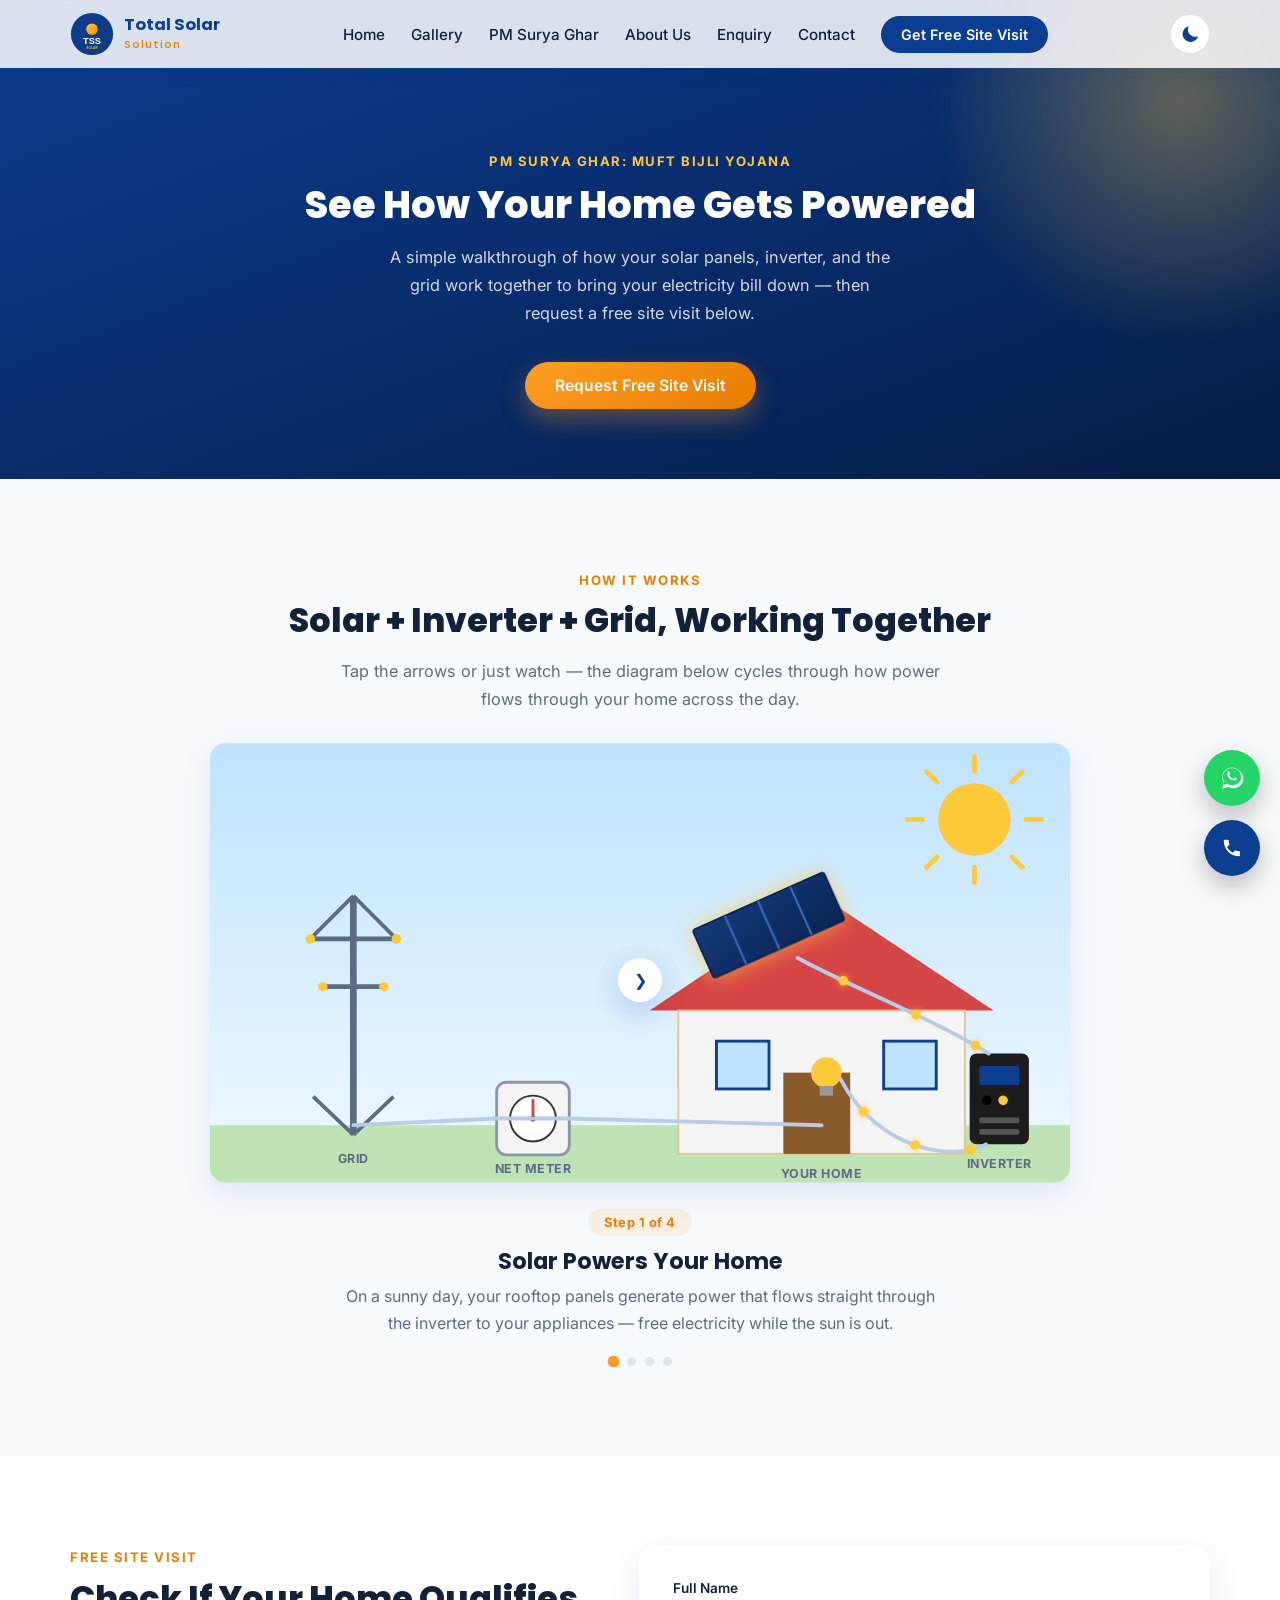
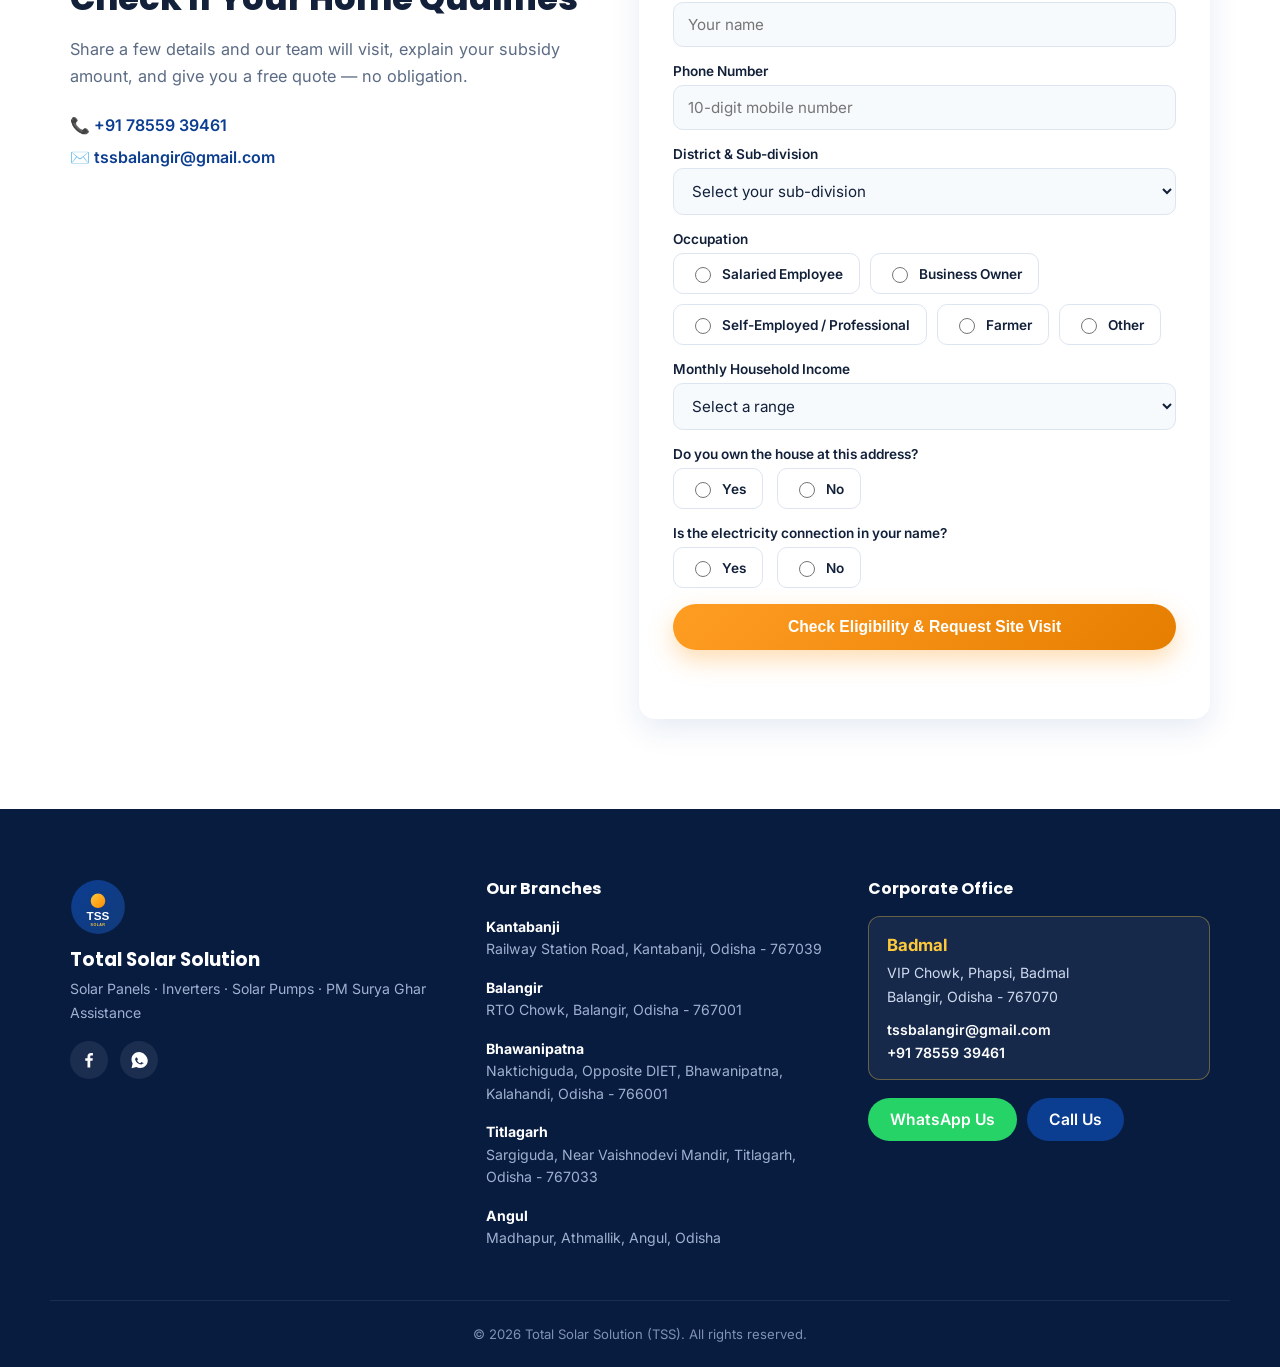
==== commit 031afa20: "Redesign PM Surya Ghar lead form with eligibility fields - Name, phone, district/sub-division (Balan" ====
--- a/pm-surya-ghar.html
+++ b/pm-surya-ghar.html
@@ -260,39 +260,66 @@
         <input type="tel" name="Phone" required placeholder="10-digit mobile number">
       </div>
       <div class="form-row">
-        <label>Nearest Branch</label>
-        <select name="Branch">
-          <option>Kantabanji</option>
-          <option>Balangir</option>
-          <option>Bhawanipatna</option>
-          <option>Titlagarh</option>
-          <option>Angul</option>
-          <option>Badmal (Head Office)</option>
-          <option>Not Sure</option>
+        <label>District &amp; Sub-division</label>
+        <select name="District" required>
+          <option value="" disabled selected>Select your sub-division</option>
+          <optgroup label="Balangir District">
+            <option>Balangir</option>
+            <option>Titilagarh</option>
+            <option>Patnagarh</option>
+          </optgroup>
+          <optgroup label="Bargarh District">
+            <option>Bargarh</option>
+            <option>Padampur</option>
+          </optgroup>
+          <optgroup label="Kalahandi District">
+            <option>Bhawanipatna</option>
+            <option>Dharamgarh</option>
+          </optgroup>
+          <optgroup label="Sonepur District">
+            <option>Sonepur</option>
+            <option>Birmaharajpur</option>
+          </optgroup>
+          <optgroup label="Nuapada District">
+            <option>Nuapada</option>
+          </optgroup>
         </select>
       </div>
       <div class="form-row">
-        <label>Average Monthly Electricity Bill</label>
-        <select name="Monthly Bill">
-          <option>Under ₹1,000</option>
-          <option>₹1,000 - ₹3,000</option>
-          <option>₹3,000 - ₹6,000</option>
-          <option>Above ₹6,000</option>
+        <label>Occupation</label>
+        <div class="radio-group">
+          <label class="radio-option"><input type="radio" name="Occupation" value="Salaried Employee" required><span>Salaried Employee</span></label>
+          <label class="radio-option"><input type="radio" name="Occupation" value="Business Owner"><span>Business Owner</span></label>
+          <label class="radio-option"><input type="radio" name="Occupation" value="Self-Employed / Professional"><span>Self-Employed / Professional</span></label>
+          <label class="radio-option"><input type="radio" name="Occupation" value="Farmer"><span>Farmer</span></label>
+          <label class="radio-option"><input type="radio" name="Occupation" value="Other"><span>Other</span></label>
+        </div>
+      </div>
+      <div class="form-row">
+        <label>Monthly Household Income</label>
+        <select name="Monthly Income" required>
+          <option value="" disabled selected>Select a range</option>
+          <option>Up to ₹25,000</option>
+          <option>₹25,001 - ₹50,000</option>
+          <option>₹50,001 - ₹75,000</option>
+          <option>Above ₹75,000</option>
         </select>
       </div>
       <div class="form-row">
-        <label>Roof Type</label>
-        <select name="Roof Type">
-          <option>RCC / Concrete</option>
-          <option>Tin / Metal Sheet</option>
-          <option>Other</option>
-        </select>
-      </div>
-      <div class="form-row">
-        <label>Message (optional)</label>
-        <textarea name="Message" rows="3" placeholder="Anything else we should know?"></textarea>
-      </div>
-      <button type="submit" class="btn btn-primary btn-block">Request Free Site Visit via WhatsApp</button>
+        <label>Do you own the house at this address?</label>
+        <div class="radio-group radio-group-inline">
+          <label class="radio-option"><input type="radio" name="Owns House" value="Yes" required><span>Yes</span></label>
+          <label class="radio-option"><input type="radio" name="Owns House" value="No"><span>No</span></label>
+        </div>
+      </div>
+      <div class="form-row">
+        <label>Is the electricity connection in your name?</label>
+        <div class="radio-group radio-group-inline">
+          <label class="radio-option"><input type="radio" name="Electricity Bill In Name" value="Yes" required><span>Yes</span></label>
+          <label class="radio-option"><input type="radio" name="Electricity Bill In Name" value="No"><span>No</span></label>
+        </div>
+      </div>
+      <button type="submit" class="btn btn-primary btn-block">Check Eligibility &amp; Request Site Visit</button>
       <p class="form-status" id="leadFormStatus"></p>
     </form>
   </div>
--- a/css/pm-suryaghar.css
+++ b/css/pm-suryaghar.css
@@ -104,6 +104,19 @@
 /* ---------- Lead section spacing ---------- */
 .lead-section{ background:var(--section-alt-bg); }
 
+/* ---------- Radio button groups (occupation, yes/no fields) ---------- */
+.radio-group{ display:flex; flex-wrap:wrap; gap:10px; }
+.radio-group-inline{ gap:14px; }
+.radio-option{
+  display:flex; align-items:center; gap:8px; padding:10px 16px; border-radius:10px;
+  border:1.5px solid var(--border-light); background:var(--card-bg); cursor:pointer;
+  font-size:.9rem; font-weight:500; color:var(--text-dark);
+  transition:border-color .25s ease, background-color .25s ease;
+}
+.radio-option input{ accent-color:var(--orange); width:16px; height:16px; cursor:pointer; flex-shrink:0; }
+.radio-option:hover{ border-color:var(--orange); }
+.radio-option:has(input:checked){ border-color:var(--orange); background:rgba(255,157,35,.1); font-weight:700; color:var(--accent-strong); }
+
 /* ---------- Responsive ---------- */
 @media (max-width:860px){
   .scheme-hero{ padding:130px 0 60px; }
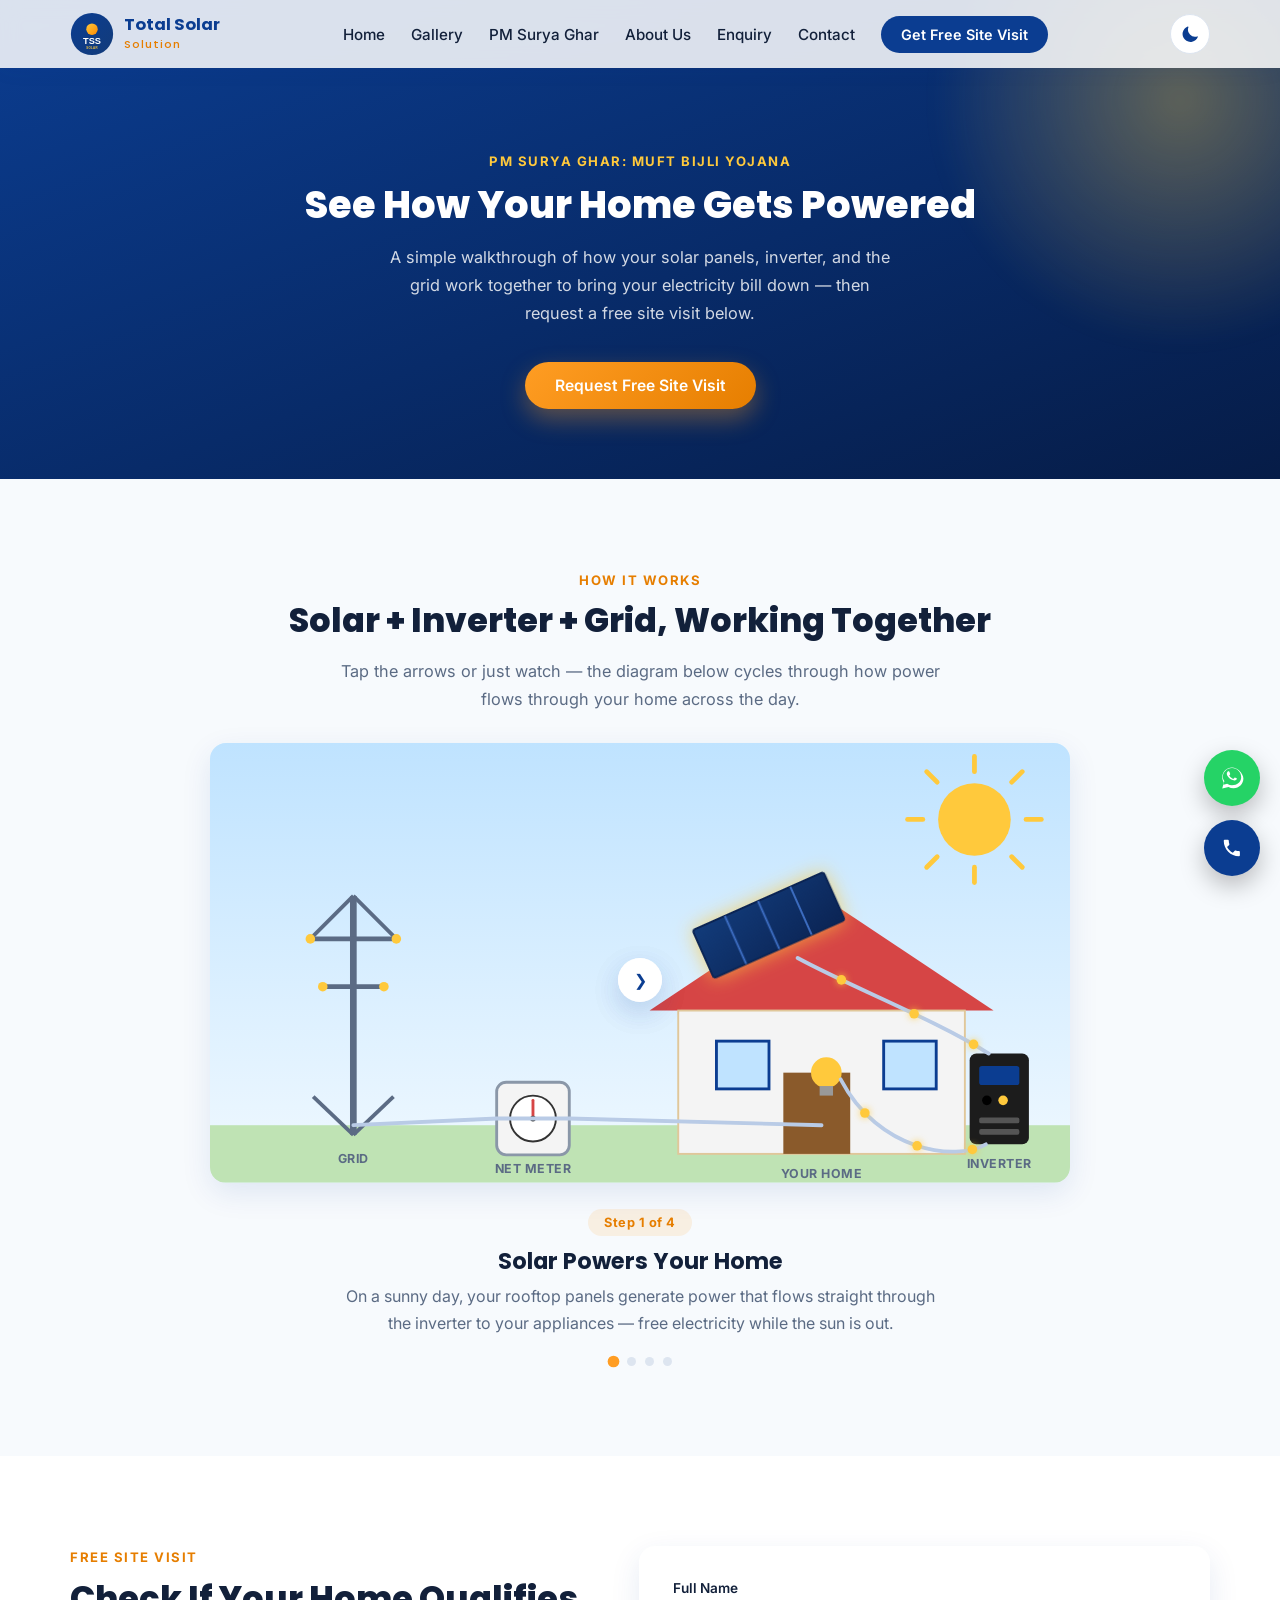
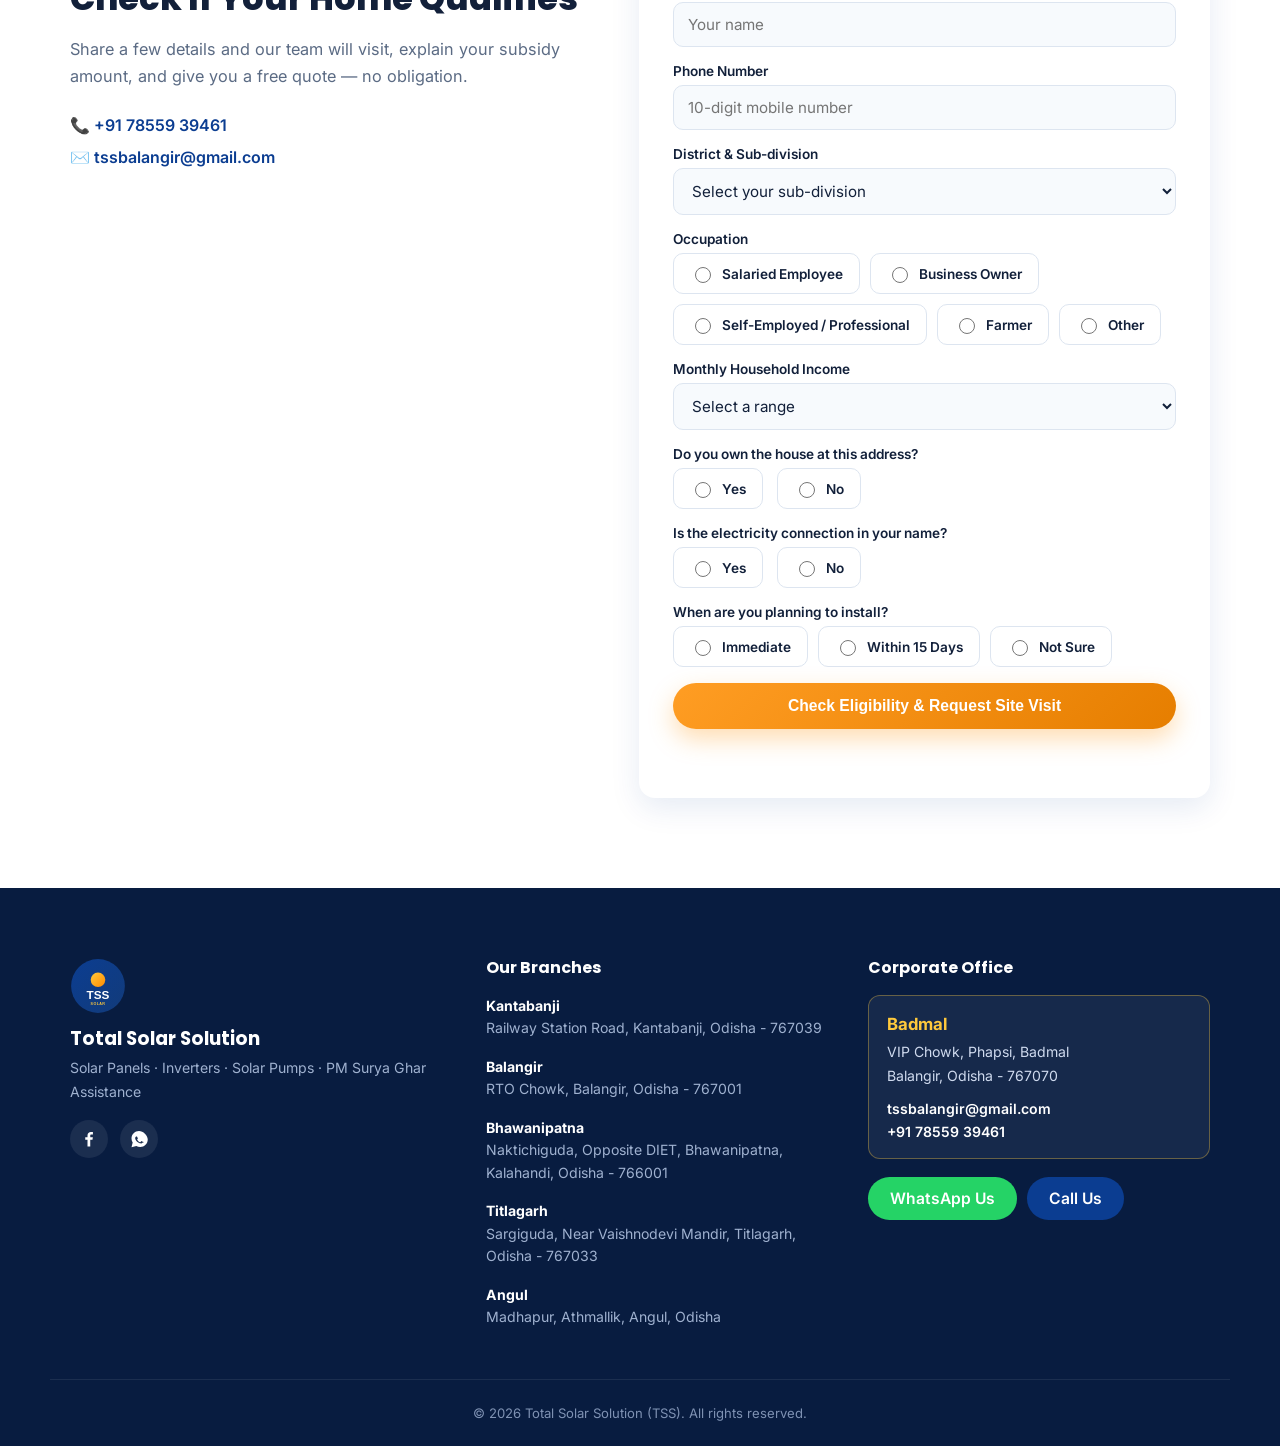
==== commit 8c41ab11: "Add Plan To Purchase field to PM Surya Ghar lead form + Supabase column" ====
--- a/pm-surya-ghar.html
+++ b/pm-surya-ghar.html
@@ -319,6 +319,14 @@
           <label class="radio-option"><input type="radio" name="Electricity Bill In Name" value="No"><span>No</span></label>
         </div>
       </div>
+      <div class="form-row">
+        <label>When are you planning to install?</label>
+        <div class="radio-group">
+          <label class="radio-option"><input type="radio" name="Plan To Purchase" value="Immediate" required><span>Immediate</span></label>
+          <label class="radio-option"><input type="radio" name="Plan To Purchase" value="Within 15 Days"><span>Within 15 Days</span></label>
+          <label class="radio-option"><input type="radio" name="Plan To Purchase" value="Not Sure"><span>Not Sure</span></label>
+        </div>
+      </div>
       <button type="submit" class="btn btn-primary btn-block">Check Eligibility &amp; Request Site Visit</button>
       <p class="form-status" id="leadFormStatus"></p>
     </form>
--- a/css/pm-suryaghar.css
+++ b/css/pm-suryaghar.css
@@ -110,12 +110,12 @@
 .radio-option{
   display:flex; align-items:center; gap:8px; padding:10px 16px; border-radius:10px;
   border:1.5px solid var(--border-light); background:var(--card-bg); cursor:pointer;
-  font-size:.9rem; font-weight:500; color:var(--text-dark);
-  transition:border-color .25s ease, background-color .25s ease;
+  font-size:.9rem; font-weight:600; color:var(--text-dark);
+  transition:border-color .25s ease, background-color .25s ease, color .25s ease;
 }
 .radio-option input{ accent-color:var(--orange); width:16px; height:16px; cursor:pointer; flex-shrink:0; }
 .radio-option:hover{ border-color:var(--orange); }
-.radio-option:has(input:checked){ border-color:var(--orange); background:rgba(255,157,35,.1); font-weight:700; color:var(--accent-strong); }
+.radio-option:has(input:checked){ border-color:var(--orange); background:rgba(255,157,35,.1); color:var(--accent-strong); }
 
 /* ---------- Responsive ---------- */
 @media (max-width:860px){
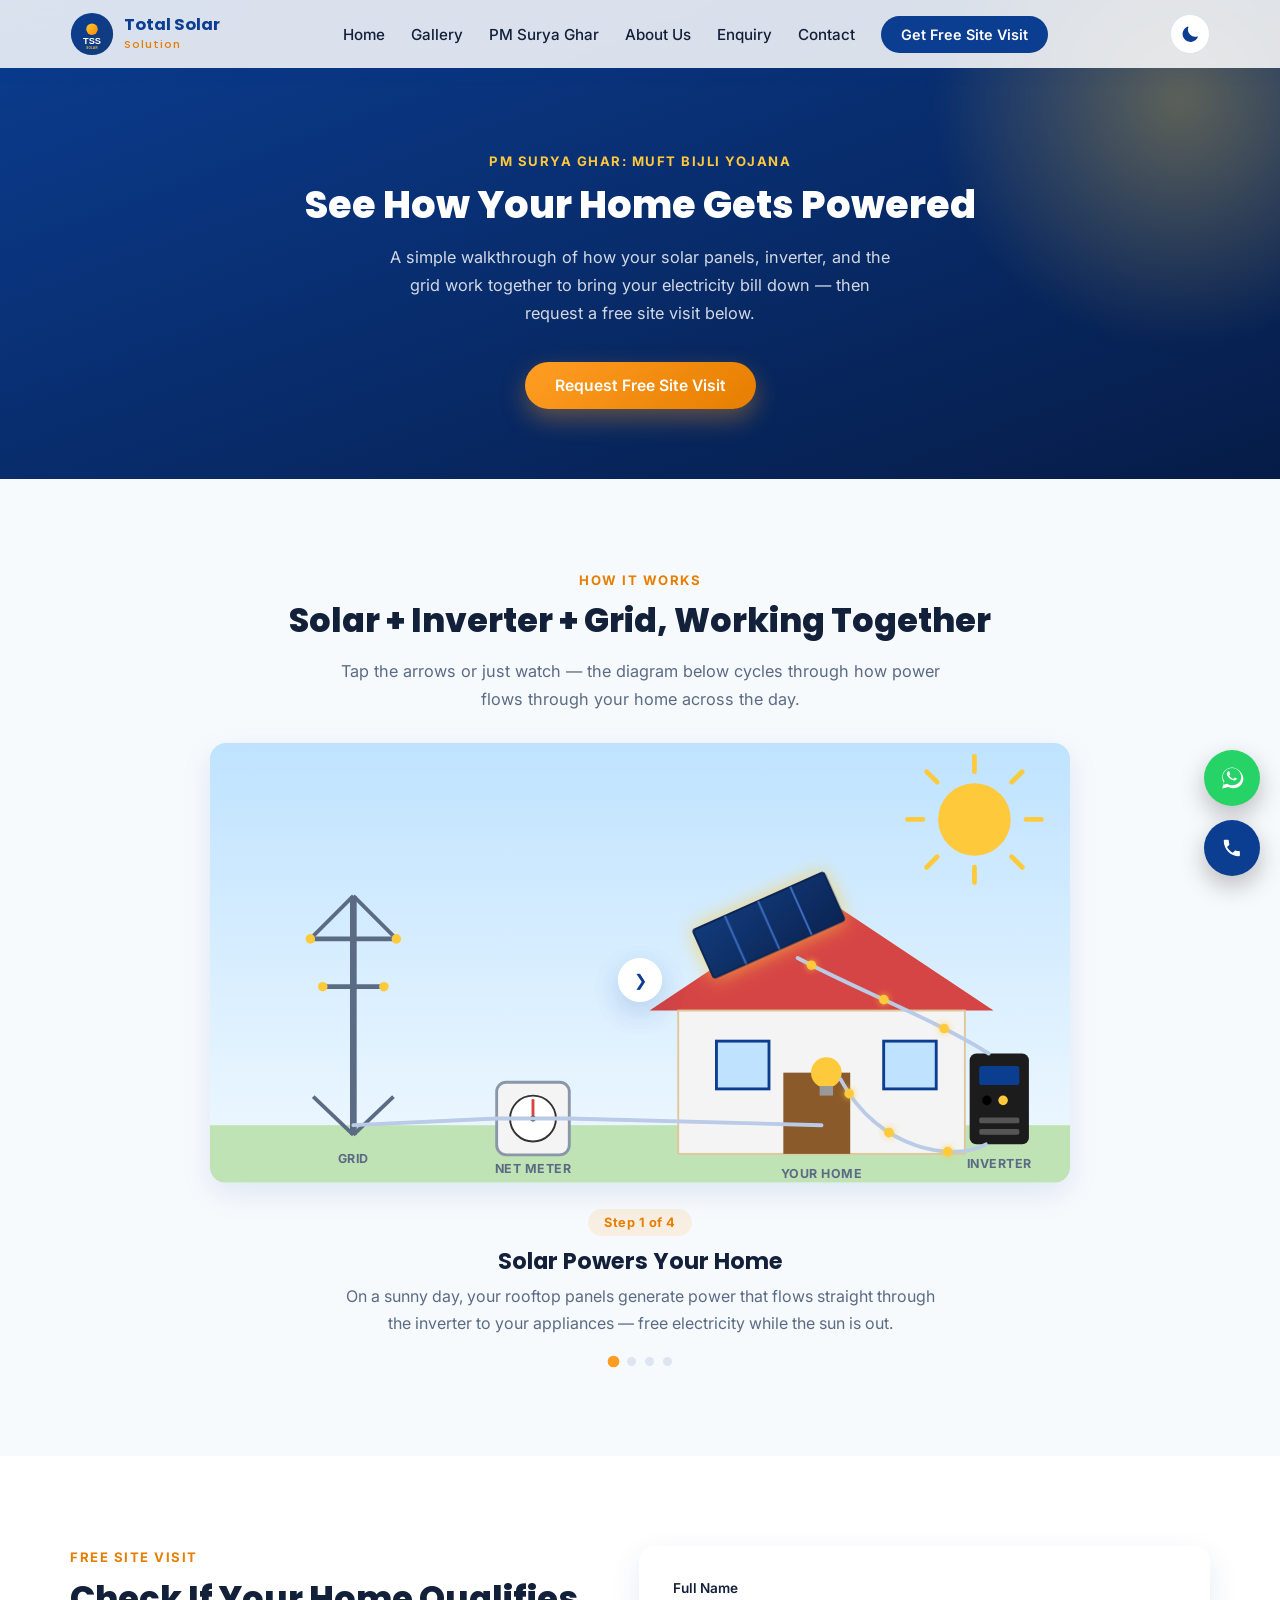
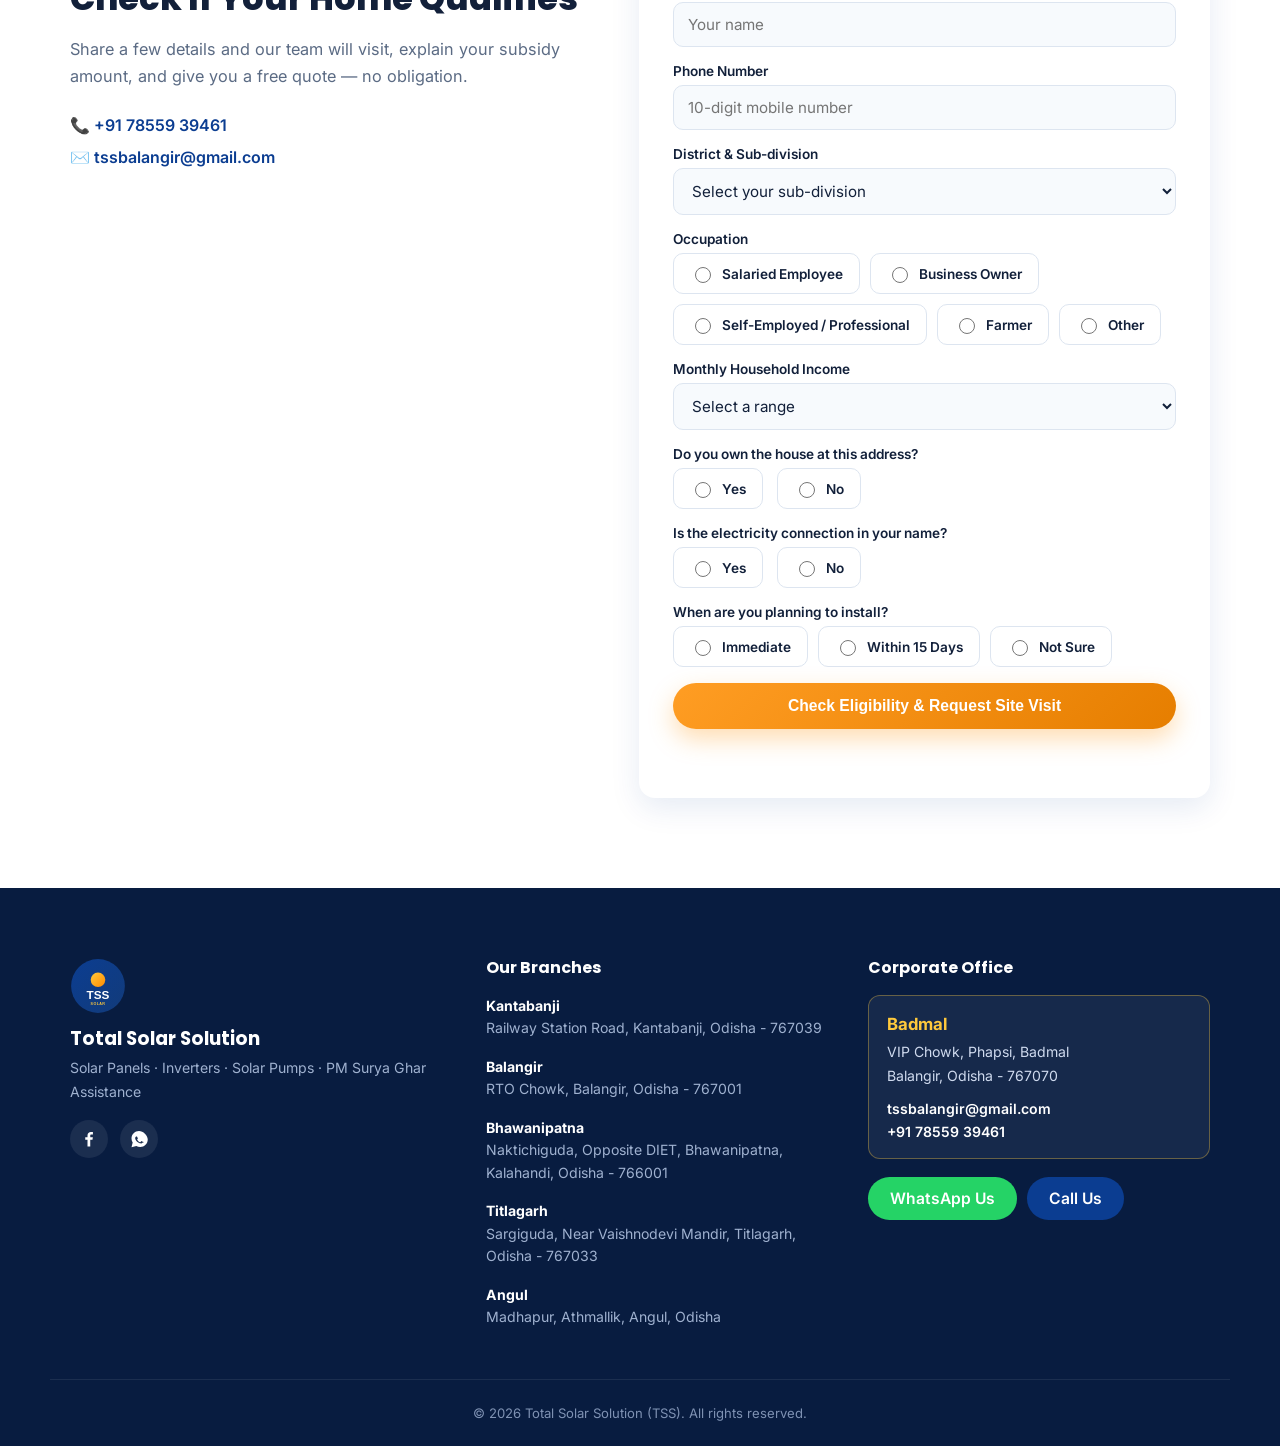
==== commit 4bd24eec: "Add Google Ads conversion tracking tag + fire conversion event on form submit" ====
--- a/pm-surya-ghar.html
+++ b/pm-surya-ghar.html
@@ -10,6 +10,14 @@
 <link href="https://fonts.googleapis.com/css2?family=Poppins:wght@400;500;600;700;800&family=Inter:wght@400;500;600&display=swap" rel="stylesheet">
 <link rel="stylesheet" href="css/style.css">
 <link rel="stylesheet" href="css/pm-suryaghar.css">
+<!-- Google tag (gtag.js) -->
+<script async src="https://www.googletagmanager.com/gtag/js?id=AW-18328387983"></script>
+<script>
+  window.dataLayer = window.dataLayer || [];
+  function gtag(){dataLayer.push(arguments);}
+  gtag('js', new Date());
+  gtag('config', 'AW-18328387983');
+</script>
 </head>
 <body>
 
